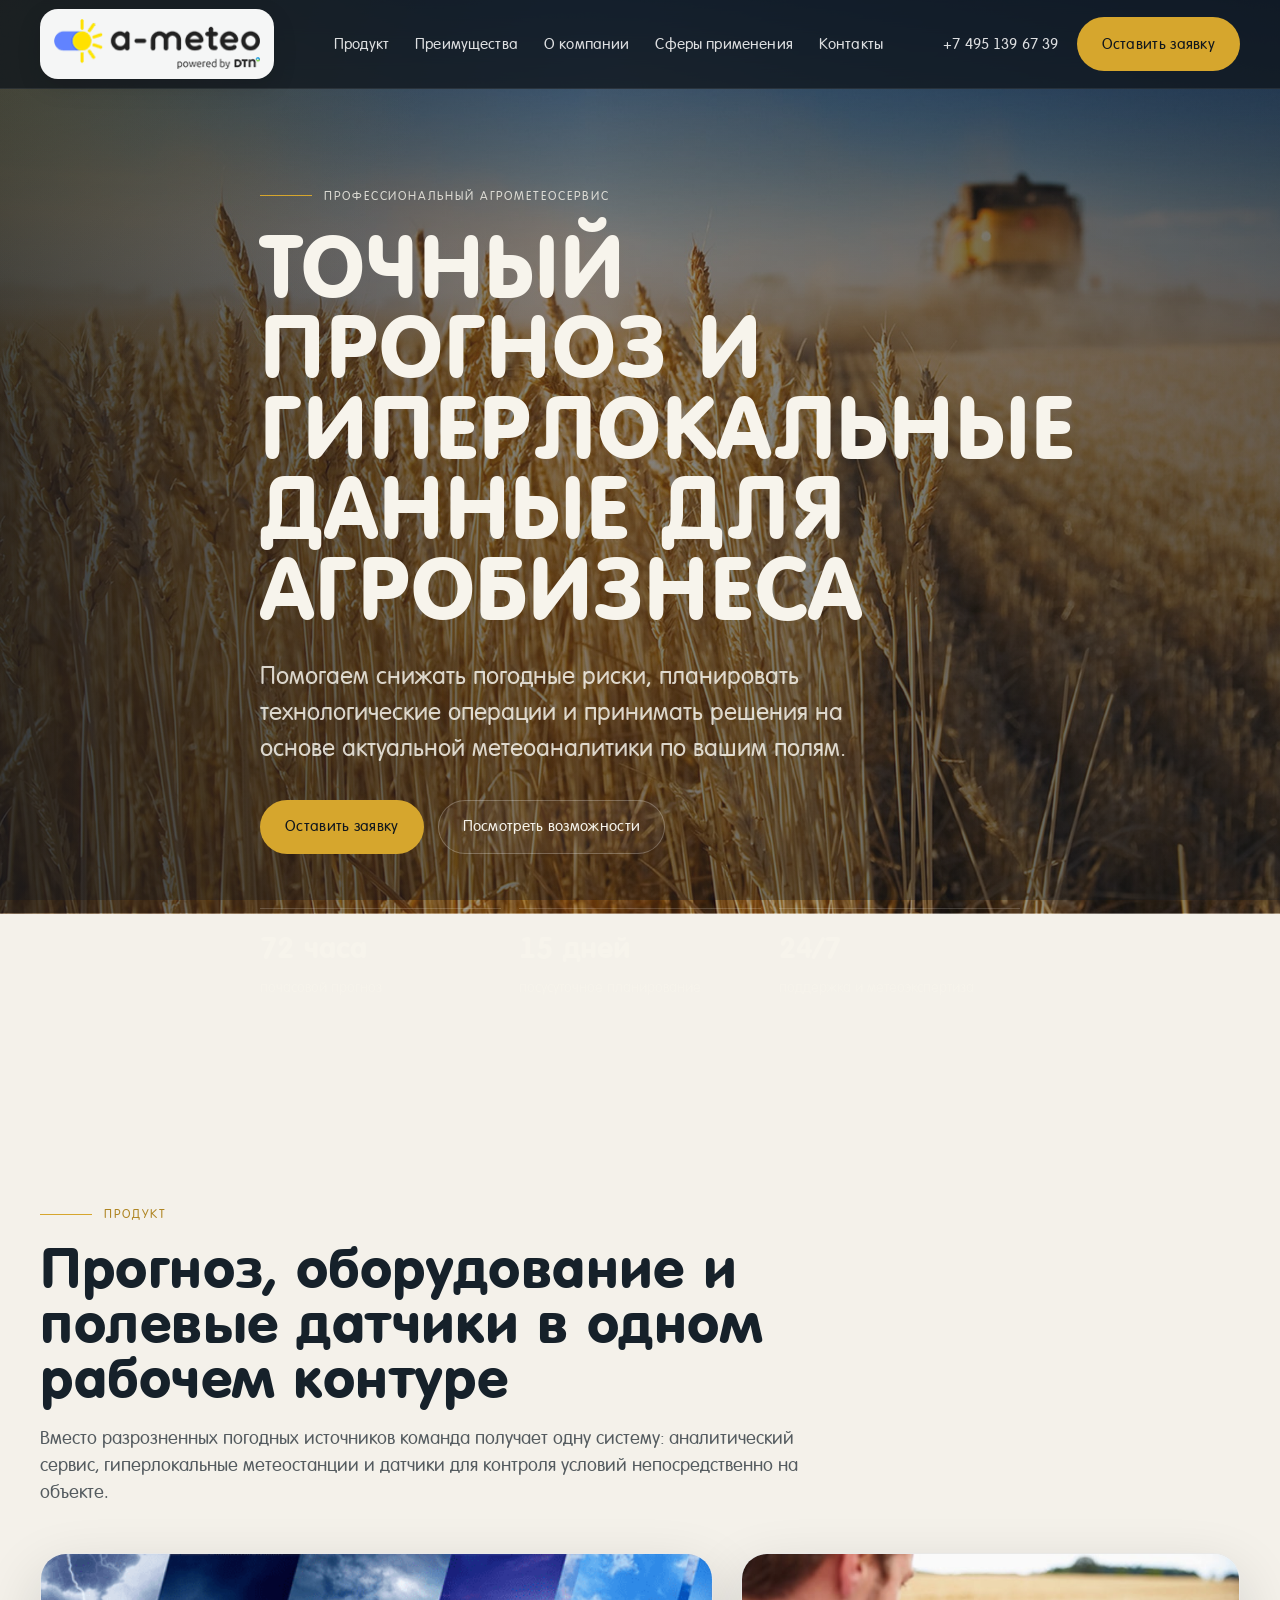
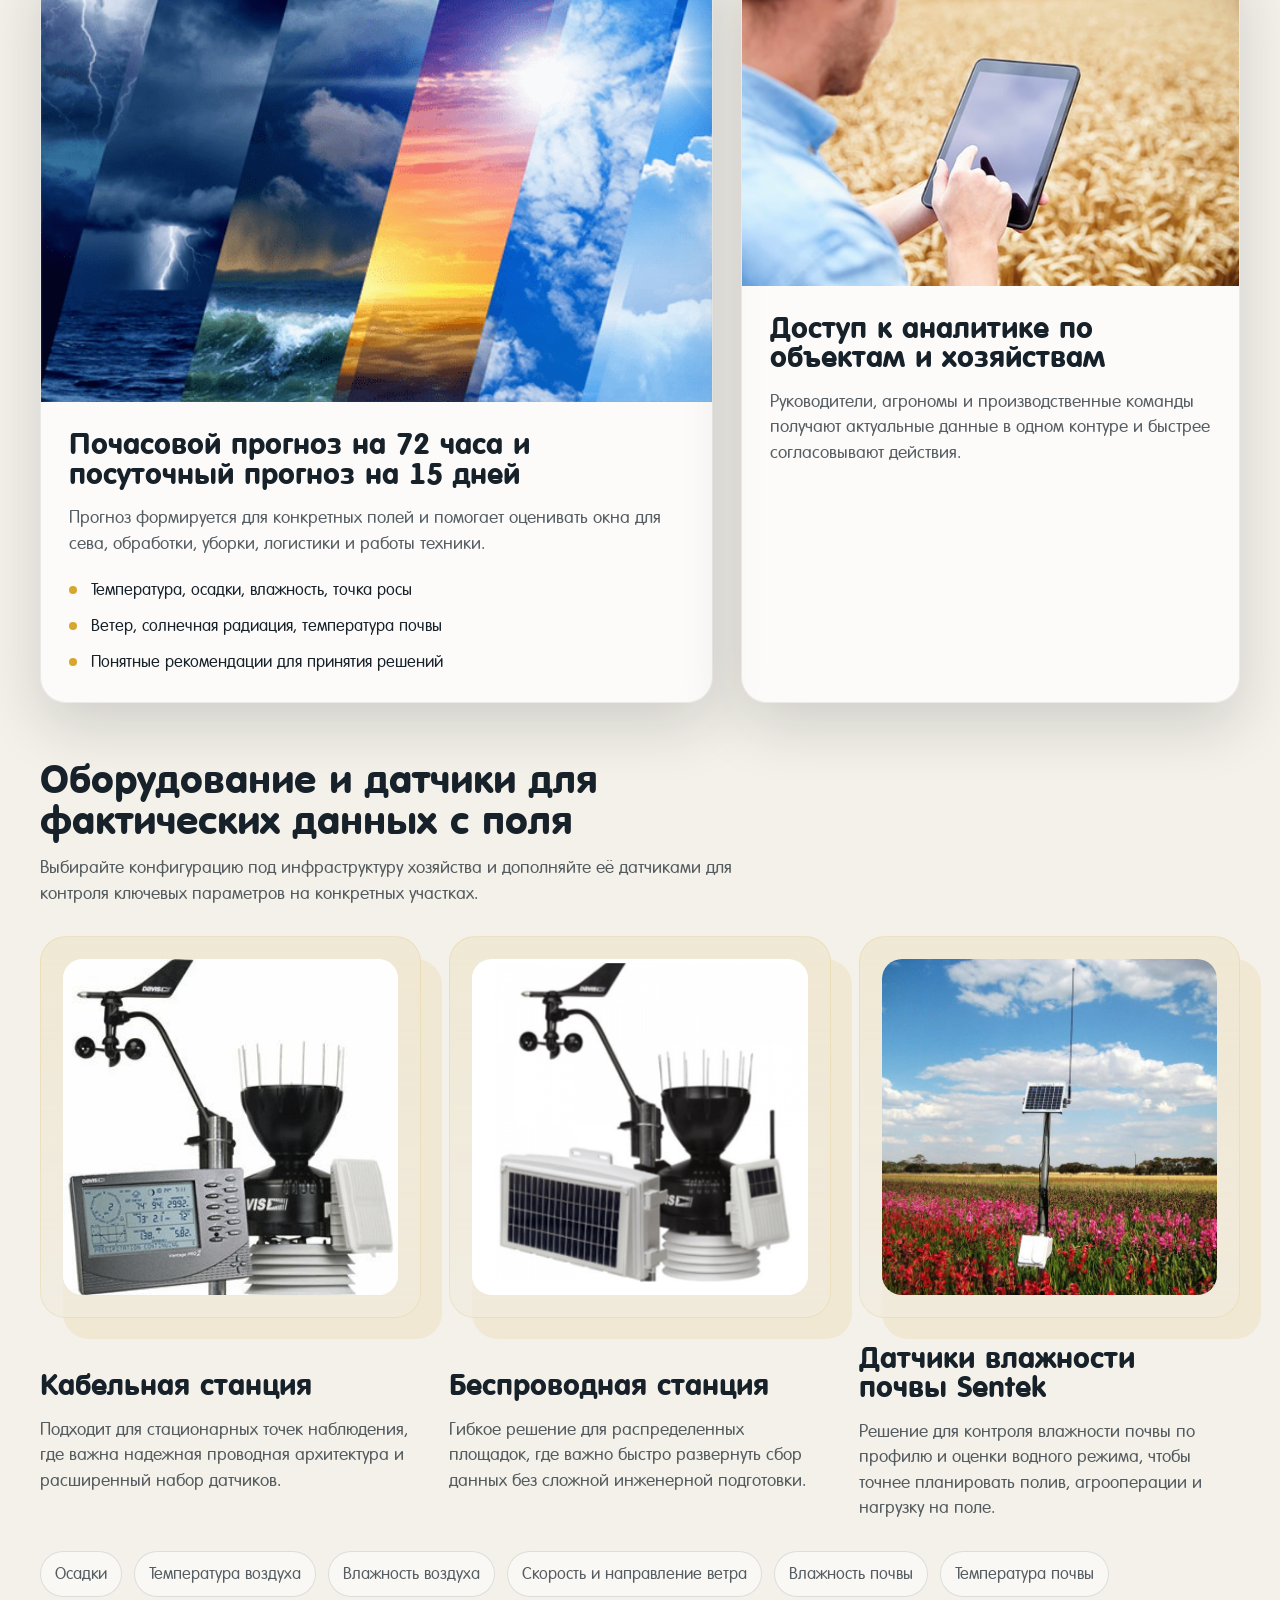
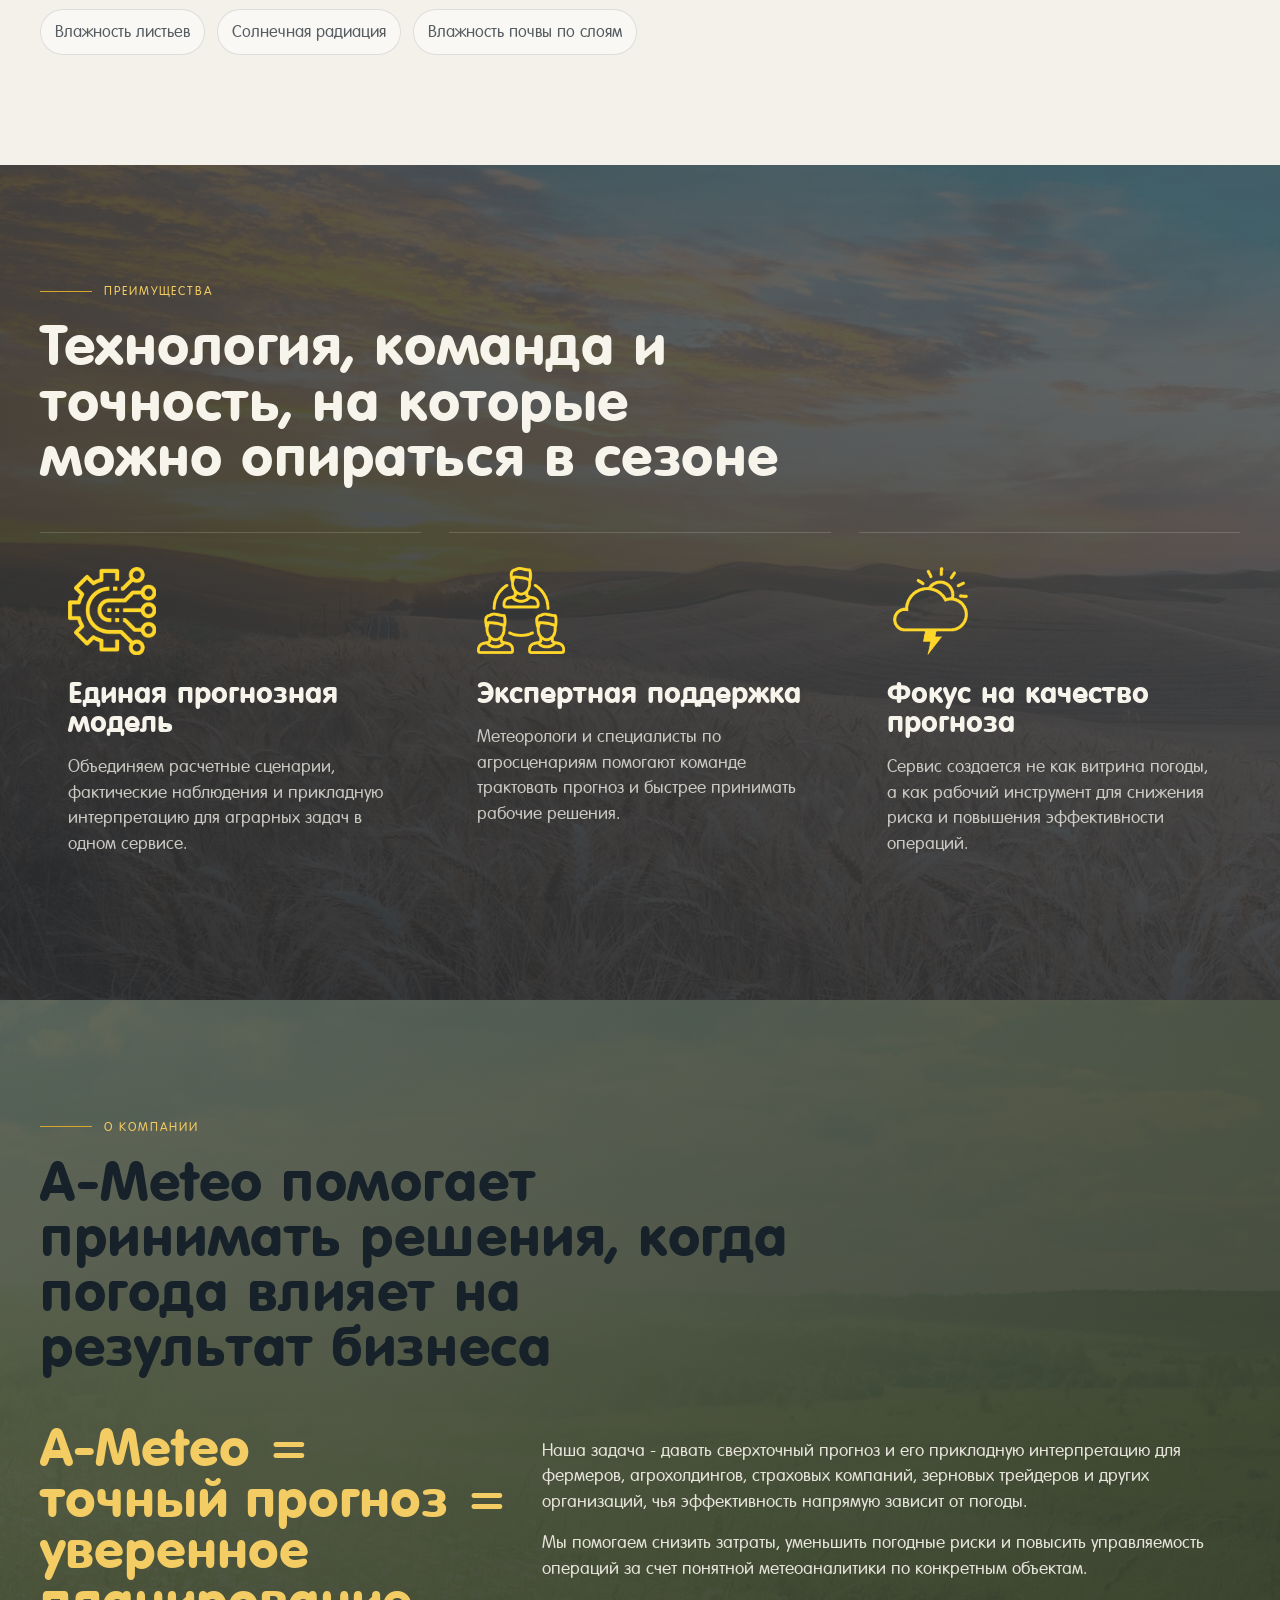
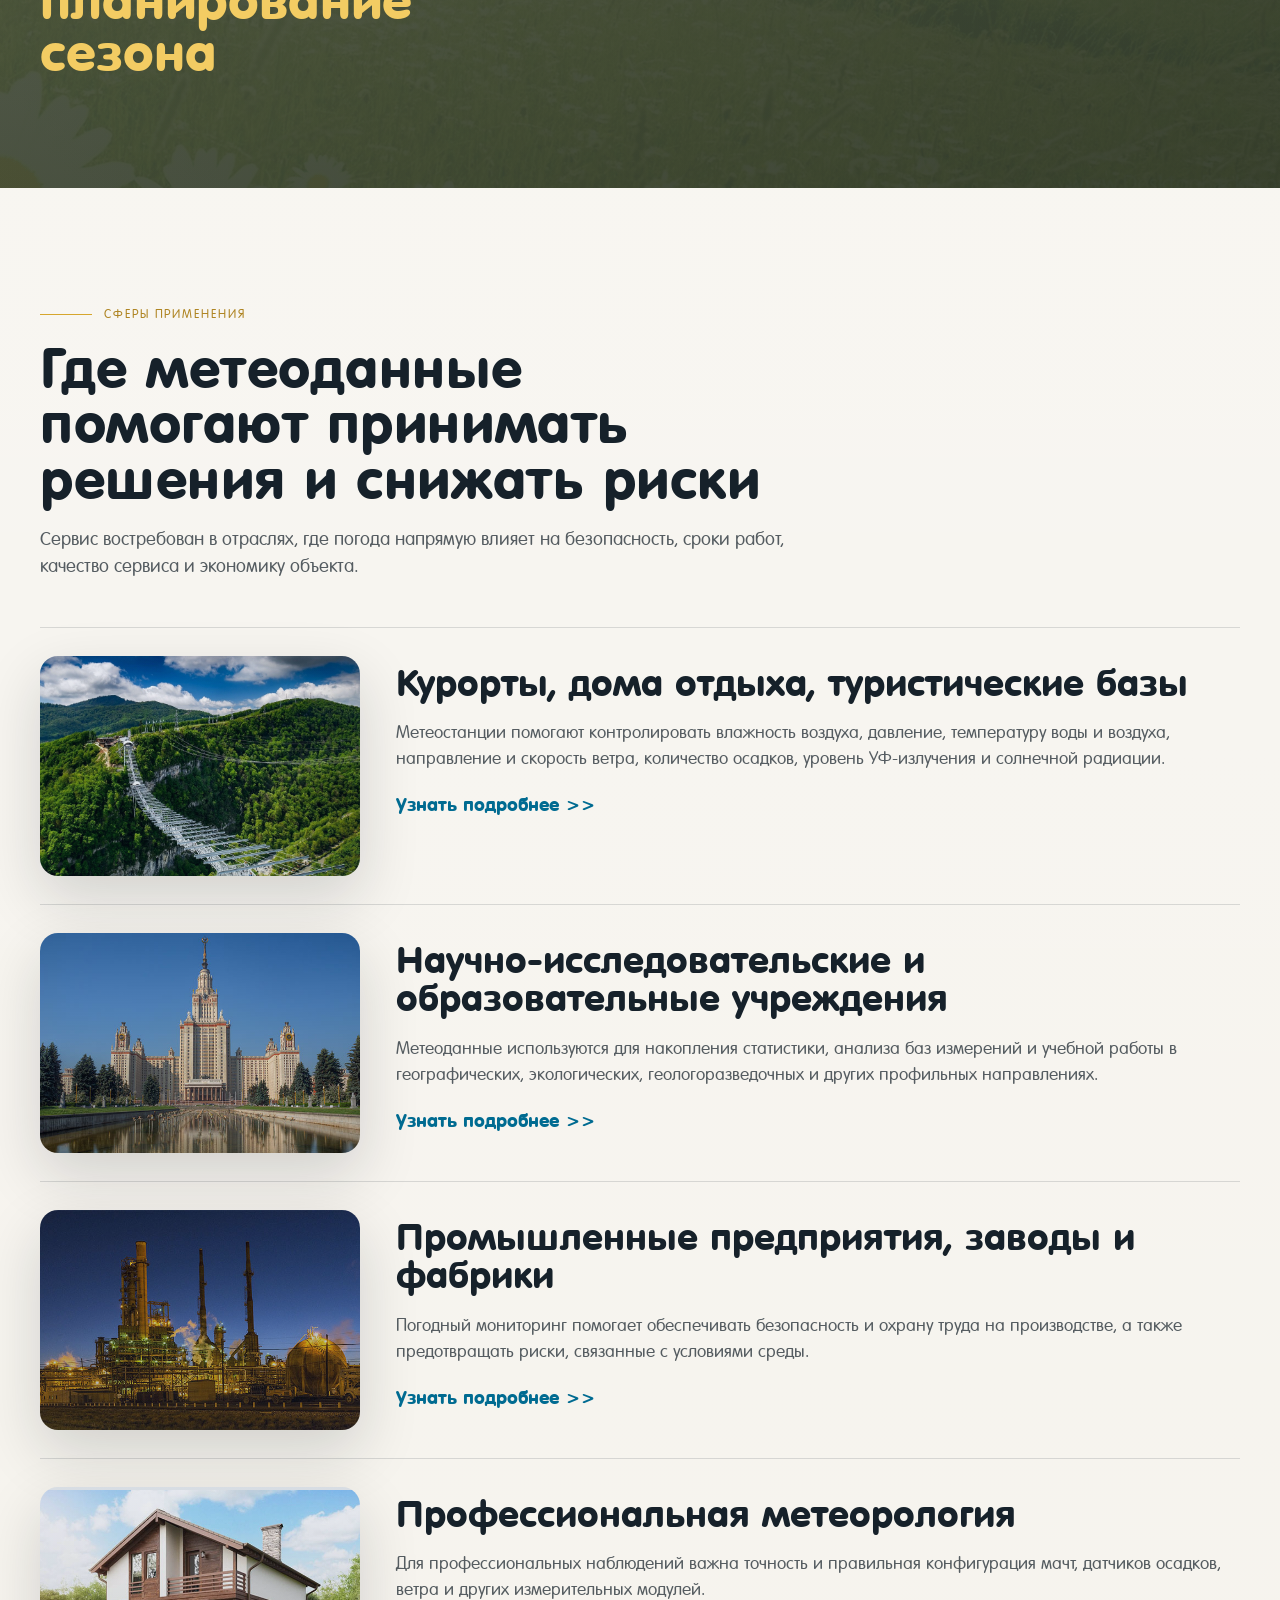
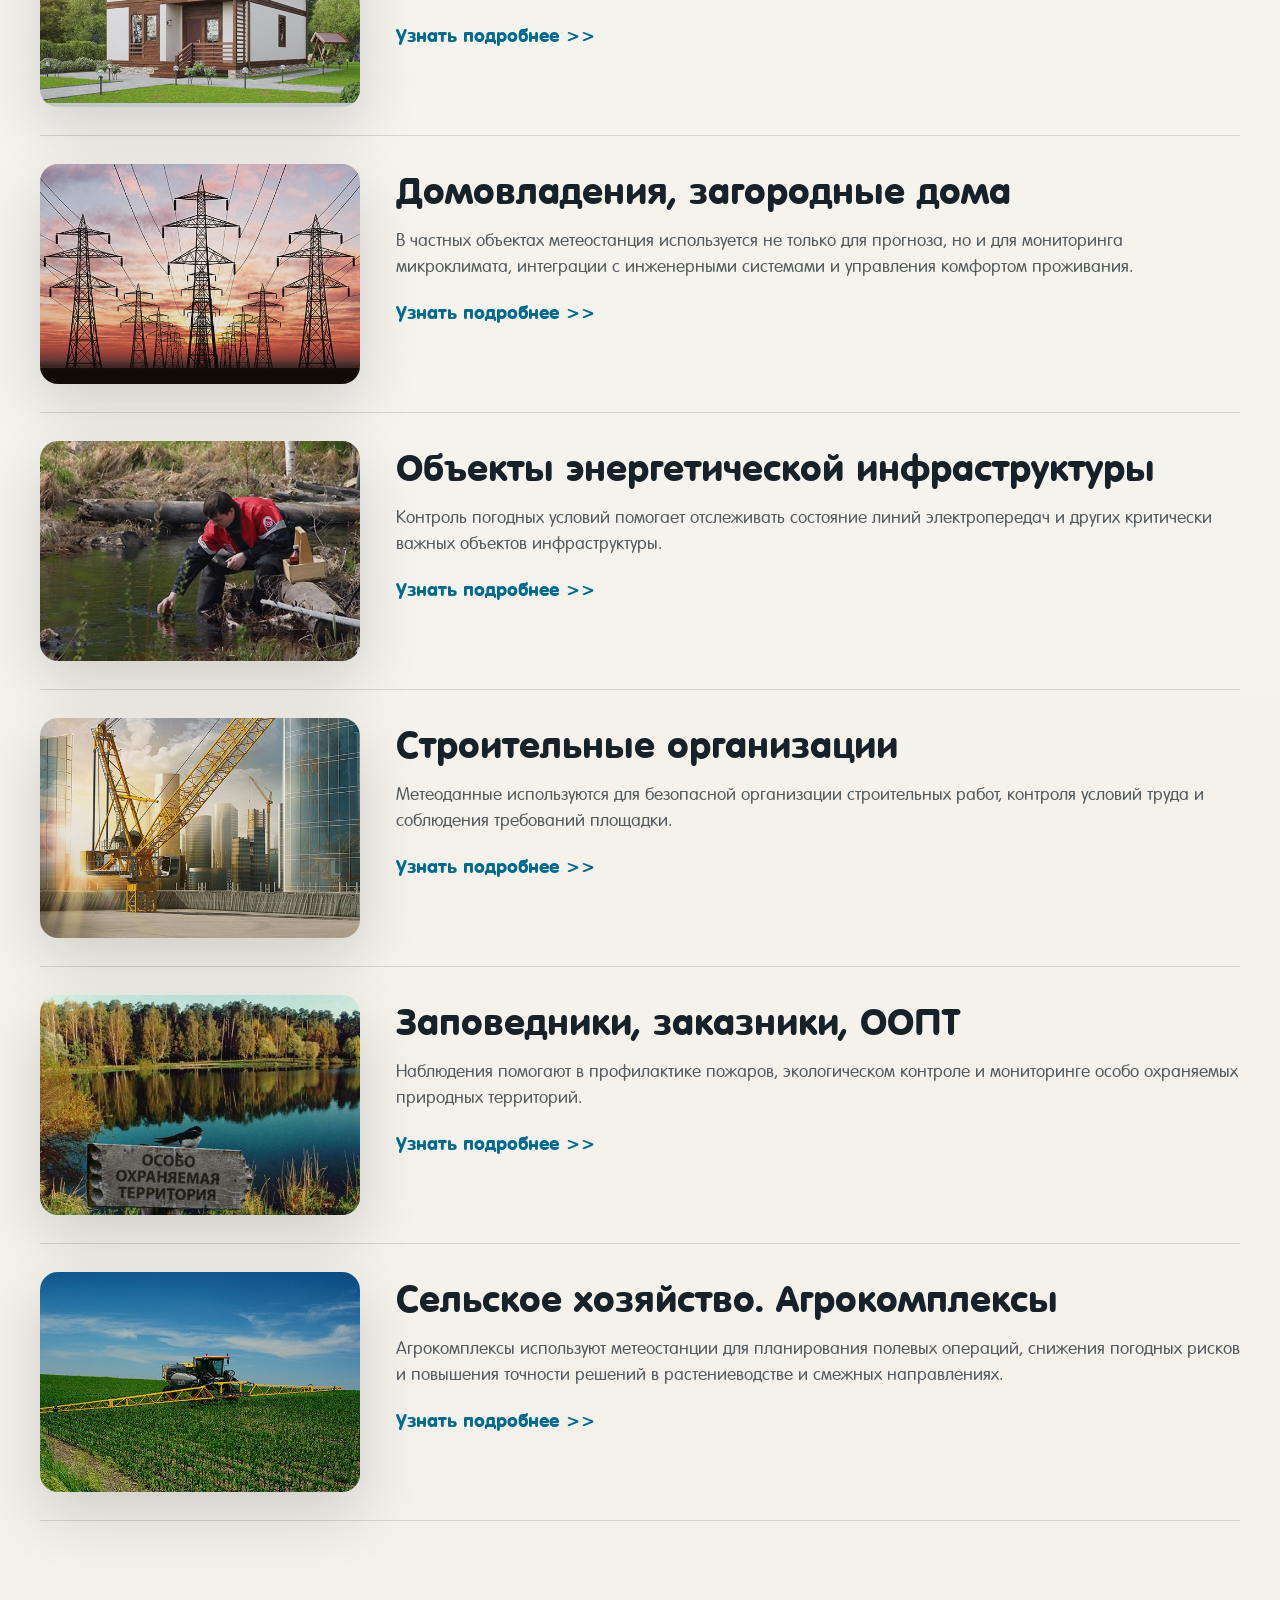
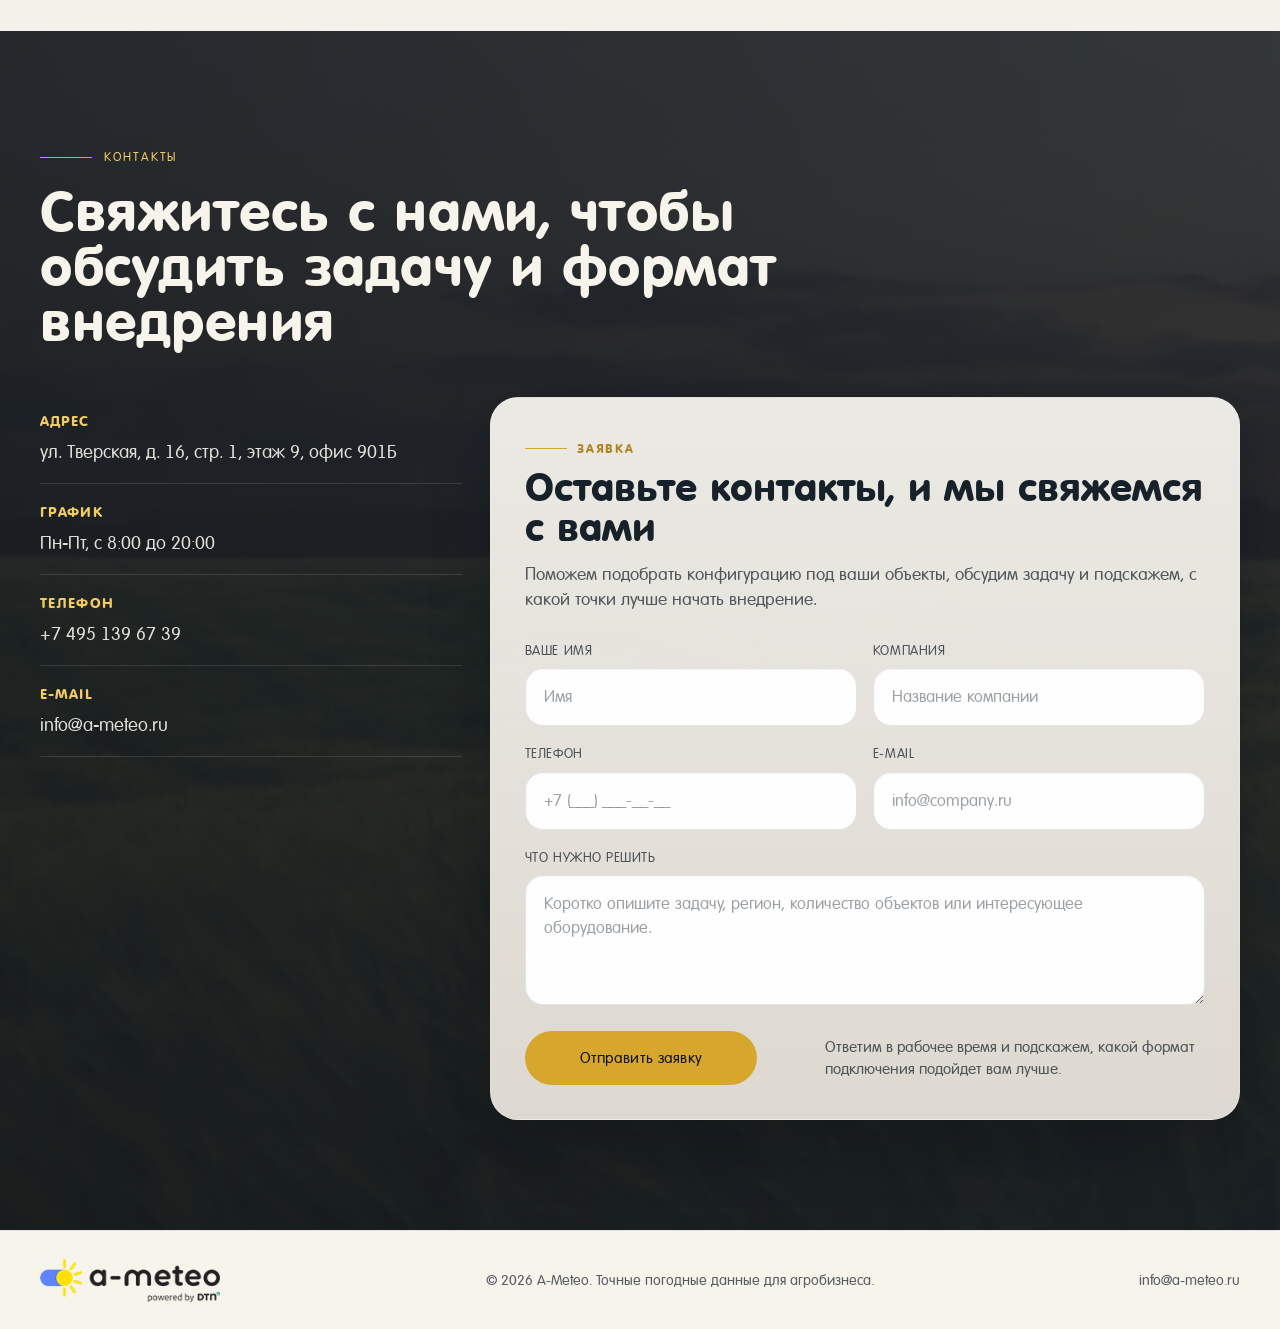
==== index.html @ 868b4887 "Initial site version" ====
<!DOCTYPE html>
<html lang="ru">
<head>
  <meta charset="utf-8">
  <meta name="viewport" content="width=device-width, initial-scale=1">
  <title>A-Meteo - точный агрометеосервис для планирования работ</title>
  <meta
    name="description"
    content="A-Meteo помогает агробизнесу принимать решения на основе точного прогноза, гиперлокальных метеостанций и профессиональной метеоаналитики."
  >
  <meta name="theme-color" content="#10161d">
  <link rel="apple-touch-icon" sizes="180x180" href="img/favicon/apple-touch-icon.png">
  <link rel="icon" type="image/png" sizes="32x32" href="img/favicon/favicon-32x32.png">
  <link rel="icon" type="image/png" sizes="16x16" href="img/favicon/favicon-16x16.png">
  <link rel="mask-icon" href="img/favicon/safari-pinned-tab.svg" color="#eb6246">
  <link rel="manifest" href="img/favicon/site.webmanifest">
  <link rel="shortcut icon" href="img/favicon/favicon.ico">
  <link rel="stylesheet" href="fonts/fonts.css">
  <link rel="stylesheet" href="css/main.css">
</head>
<body>
  <header class="site-header">
    <div class="container header-inner">
      <a class="brand" href="#top" aria-label="A-Meteo">
        <img src="img/logo.png" alt="A-Meteo">
      </a>
      <button class="nav-toggle" type="button" aria-expanded="false" aria-controls="site-nav">
        <span></span>
        <span></span>
      </button>
      <nav class="site-nav" id="site-nav">
        <a href="#solutions">Продукт</a>
        <a href="#advantages">Преимущества</a>
        <a href="#about">О компании</a>
        <a href="#applications">Сферы применения</a>
        <a href="#contacts">Контакты</a>
      </nav>
      <div class="header-actions">
        <a class="contact-link" href="tel:+74951396739">+7 495 139 67 39</a>
        <a class="button button-primary" href="#contacts">Оставить заявку</a>
      </div>
    </div>
  </header>

  <main id="top">
    <section class="hero section-dark">
      <div class="hero-media" aria-hidden="true"></div>
      <div class="hero-overlay" aria-hidden="true"></div>
      <div class="container hero-content">
        <div class="eyebrow reveal">Профессиональный агрометеосервис</div>
        <h1 class="reveal">
          Точный прогноз и гиперлокальные данные
          для агробизнеса
        </h1>
        <p class="hero-lead reveal">
          Помогаем снижать погодные риски, планировать технологические операции
          и принимать решения на основе актуальной метеоаналитики по вашим полям.
        </p>
        <div class="hero-actions reveal">
          <a class="button button-primary" href="#contacts">Оставить заявку</a>
          <a class="button button-secondary" href="#solutions">Посмотреть возможности</a>
        </div>
        <ul class="hero-metrics reveal">
          <li>
            <strong>72 часа</strong>
            <span>почасовой прогноз</span>
          </li>
          <li>
            <strong>15 дней</strong>
            <span>посусуточное планирование</span>
          </li>
          <li>
            <strong>24/7</strong>
            <span>поддержка и метеоэкспертиза</span>
          </li>
        </ul>
      </div>
    </section>

    <section class="section intro" id="solutions">
      <div class="container">
        <div class="section-head reveal">
          <span class="section-kicker">Продукт</span>
          <h2>Прогноз, оборудование и полевые датчики в одном рабочем контуре</h2>
          <p>
            Вместо разрозненных погодных источников команда получает одну систему:
            аналитический сервис, гиперлокальные метеостанции и датчики для контроля
            условий непосредственно на объекте.
          </p>
        </div>

        <div class="feature-grid">
          <article class="feature feature-large reveal">
            <div class="feature-image">
              <img src="img/prod_img_1.png" alt="Погодные сценарии">
            </div>
            <div class="feature-copy">
              <h3>Почасовой прогноз на 72 часа и посуточный прогноз на 15 дней</h3>
              <p>
                Прогноз формируется для конкретных полей и помогает оценивать окна
                для сева, обработки, уборки, логистики и работы техники.
              </p>
              <ul class="feature-list">
                <li>Температура, осадки, влажность, точка росы</li>
                <li>Ветер, солнечная радиация, температура почвы</li>
                <li>Понятные рекомендации для принятия решений</li>
              </ul>
            </div>
          </article>

          <article class="feature reveal">
            <div class="feature-image">
              <img src="img/prod_img_2.jpg" alt="Работа с полем и планшетом">
            </div>
            <div class="feature-copy">
              <h3>Доступ к аналитике по объектам и хозяйствам</h3>
              <p>
                Руководители, агрономы и производственные команды получают
                актуальные данные в одном контуре и быстрее согласовывают действия.
              </p>
            </div>
          </article>
        </div>

        <div class="section-subhead reveal">
          <h3>Оборудование и датчики для фактических данных с поля</h3>
          <p>
            Выбирайте конфигурацию под инфраструктуру хозяйства и дополняйте её
            датчиками для контроля ключевых параметров на конкретных участках.
          </p>
        </div>

        <div class="station-grid">
          <article class="station-card reveal">
            <div class="station-art">
              <img src="img/attachment.png" alt="Кабельная метеостанция">
            </div>
            <div class="station-copy">
              <h3>Кабельная станция</h3>
              <p>
                Подходит для стационарных точек наблюдения, где важна надежная
                проводная архитектура и расширенный набор датчиков.
              </p>
            </div>
          </article>

          <article class="station-card reveal">
            <div class="station-art">
              <img src="img/attachment_2.png" alt="Беспроводная метеостанция">
            </div>
            <div class="station-copy">
              <h3>Беспроводная станция</h3>
              <p>
                Гибкое решение для распределенных площадок, где важно быстро
                развернуть сбор данных без сложной инженерной подготовки.
              </p>
            </div>
          </article>

          <article class="station-card reveal">
            <div class="station-art">
              <img src="img/sentek.jpg" alt="Датчики влажности почвы Sentek">
            </div>
            <div class="station-copy">
              <h3>Датчики влажности почвы Sentek</h3>
              <p>
                Решение для контроля влажности почвы по профилю и оценки водного
                режима, чтобы точнее планировать полив, агрооперации и нагрузку на поле.
              </p>
            </div>
          </article>
        </div>

        <div class="sensor-strip reveal">
          <span>Осадки</span>
          <span>Температура воздуха</span>
          <span>Влажность воздуха</span>
          <span>Скорость и направление ветра</span>
          <span>Влажность почвы</span>
          <span>Температура почвы</span>
          <span>Влажность листьев</span>
          <span>Солнечная радиация</span>
          <span>Влажность почвы по слоям</span>
        </div>
      </div>
    </section>

    <section class="section section-dark advantages" id="advantages">
      <div class="advantages-media" aria-hidden="true"></div>
      <div class="advantages-overlay" aria-hidden="true"></div>
      <div class="container advantages-content">
        <div class="section-head reveal">
          <span class="section-kicker">Преимущества</span>
          <h2>Технология, команда и точность, на которые можно опираться в сезоне</h2>
        </div>

        <div class="advantage-grid">
          <article class="advantage-item reveal">
            <img src="img/advantage_icon_1.png" alt="">
            <h3>Единая прогнозная модель</h3>
            <p>
              Объединяем расчетные сценарии, фактические наблюдения и прикладную
              интерпретацию для аграрных задач в одном сервисе.
            </p>
          </article>

          <article class="advantage-item reveal">
            <img src="img/advantage_icon_2.png" alt="">
            <h3>Экспертная поддержка</h3>
            <p>
              Метеорологи и специалисты по агросценариям помогают команде
              трактовать прогноз и быстрее принимать рабочие решения.
            </p>
          </article>

          <article class="advantage-item reveal">
            <img src="img/advantage_icon_3.png" alt="">
            <h3>Фокус на качество прогноза</h3>
            <p>
              Сервис создается не как витрина погоды, а как рабочий инструмент
              для снижения риска и повышения эффективности операций.
            </p>
          </article>
        </div>
      </div>
    </section>

    <section class="section about" id="about">
      <div class="about-media" aria-hidden="true"></div>
      <div class="about-overlay" aria-hidden="true"></div>
      <div class="container about-content">
        <div class="section-head reveal">
          <span class="section-kicker">О компании</span>
          <h2>A-Meteo помогает принимать решения, когда погода влияет на результат бизнеса</h2>
        </div>

        <div class="about-grid">
          <div class="about-statement reveal">
            <p class="highlight">A-Meteo = точный прогноз = уверенное планирование сезона</p>
          </div>
          <div class="about-text reveal">
            <p>
              Наша задача - давать сверхточный прогноз и его прикладную интерпретацию
              для фермеров, агрохолдингов, страховых компаний, зерновых трейдеров и
              других организаций, чья эффективность напрямую зависит от погоды.
            </p>
            <p>
              Мы помогаем снизить затраты, уменьшить погодные риски и повысить
              управляемость операций за счет понятной метеоаналитики по конкретным объектам.
            </p>
          </div>
        </div>
      </div>
    </section>

    <section class="section applications" id="applications">
      <div class="container">
        <div class="section-head reveal">
          <span class="section-kicker">Сферы применения</span>
          <h2>Где метеоданные помогают принимать решения и снижать риски</h2>
          <p>
            Сервис востребован в отраслях, где погода напрямую влияет на безопасность,
            сроки работ, качество сервиса и экономику объекта.
          </p>
        </div>

        <div class="application-list">
          <article class="application-item reveal">
            <div class="application-thumb application-thumb-resort"></div>
            <div class="application-copy">
              <h3>Курорты, дома отдыха, туристические базы</h3>
              <p>
                Метеостанции помогают контролировать влажность воздуха, давление,
                температуру воды и воздуха, направление и скорость ветра, количество
                осадков, уровень УФ-излучения и солнечной радиации.
              </p>
              <a href="#contacts">Узнать подробнее &gt;&gt;</a>
            </div>
          </article>

          <article class="application-item reveal">
            <div class="application-thumb application-thumb-science"></div>
            <div class="application-copy">
              <h3>Научно-исследовательские и образовательные учреждения</h3>
              <p>
                Метеоданные используются для накопления статистики, анализа баз
                измерений и учебной работы в географических, экологических,
                геологоразведочных и других профильных направлениях.
              </p>
              <a href="#contacts">Узнать подробнее &gt;&gt;</a>
            </div>
          </article>

          <article class="application-item reveal">
            <div class="application-thumb application-thumb-industry"></div>
            <div class="application-copy">
              <h3>Промышленные предприятия, заводы и фабрики</h3>
              <p>
                Погодный мониторинг помогает обеспечивать безопасность и охрану труда
                на производстве, а также предотвращать риски, связанные с условиями среды.
              </p>
              <a href="#contacts">Узнать подробнее &gt;&gt;</a>
            </div>
          </article>

          <article class="application-item reveal">
            <div class="application-thumb application-thumb-meteo"></div>
            <div class="application-copy">
              <h3>Профессиональная метеорология</h3>
              <p>
                Для профессиональных наблюдений важна точность и правильная конфигурация
                мачт, датчиков осадков, ветра и других измерительных модулей.
              </p>
              <a href="#contacts">Узнать подробнее &gt;&gt;</a>
            </div>
          </article>

          <article class="application-item reveal">
            <div class="application-thumb application-thumb-home"></div>
            <div class="application-copy">
              <h3>Домовладения, загородные дома</h3>
              <p>
                В частных объектах метеостанция используется не только для прогноза,
                но и для мониторинга микроклимата, интеграции с инженерными системами
                и управления комфортом проживания.
              </p>
              <a href="#contacts">Узнать подробнее &gt;&gt;</a>
            </div>
          </article>

          <article class="application-item reveal">
            <div class="application-thumb application-thumb-energy"></div>
            <div class="application-copy">
              <h3>Объекты энергетической инфраструктуры</h3>
              <p>
                Контроль погодных условий помогает отслеживать состояние линий
                электропередач и других критически важных объектов инфраструктуры.
              </p>
              <a href="#contacts">Узнать подробнее &gt;&gt;</a>
            </div>
          </article>

          <article class="application-item reveal">
            <div class="application-thumb application-thumb-build"></div>
            <div class="application-copy">
              <h3>Строительные организации</h3>
              <p>
                Метеоданные используются для безопасной организации строительных работ,
                контроля условий труда и соблюдения требований площадки.
              </p>
              <a href="#contacts">Узнать подробнее &gt;&gt;</a>
            </div>
          </article>

          <article class="application-item reveal">
            <div class="application-thumb application-thumb-reserve"></div>
            <div class="application-copy">
              <h3>Заповедники, заказники, ООПТ</h3>
              <p>
                Наблюдения помогают в профилактике пожаров, экологическом контроле
                и мониторинге особо охраняемых природных территорий.
              </p>
              <a href="#contacts">Узнать подробнее &gt;&gt;</a>
            </div>
          </article>

          <article class="application-item reveal">
            <div class="application-thumb application-thumb-agro"></div>
            <div class="application-copy">
              <h3>Сельское хозяйство. Агрокомплексы</h3>
              <p>
                Агрокомплексы используют метеостанции для планирования полевых
                операций, снижения погодных рисков и повышения точности решений
                в растениеводстве и смежных направлениях.
              </p>
              <a href="#contacts">Узнать подробнее &gt;&gt;</a>
            </div>
          </article>
        </div>
      </div>
    </section>

    <section class="section contacts" id="contacts">
      <div class="contacts-media" aria-hidden="true"></div>
      <div class="contacts-overlay" aria-hidden="true"></div>
      <div class="container contacts-content">
        <div class="section-head reveal">
          <span class="section-kicker">Контакты</span>
          <h2>Свяжитесь с нами, чтобы обсудить задачу и формат внедрения</h2>
        </div>

        <div class="contacts-grid">
          <div class="contacts-list reveal">
            <div class="contact-row">
              <strong>Адрес</strong>
              <span>ул. Тверская, д. 16, стр. 1, этаж 9, офис 901Б</span>
            </div>
            <div class="contact-row">
              <strong>График</strong>
              <span>Пн-Пт, с 8:00 до 20:00</span>
            </div>
            <div class="contact-row">
              <strong>Телефон</strong>
              <a href="tel:+74951396739">+7 495 139 67 39</a>
            </div>
            <div class="contact-row">
              <strong>E-mail</strong>
              <a href="mailto:info@a-meteo.ru">info@a-meteo.ru</a>
            </div>
          </div>

          <form class="contact-form reveal" data-demo-form>
            <div class="contact-form-head">
              <span class="contact-form-kicker">Заявка</span>
              <h3>Оставьте контакты, и мы свяжемся с вами</h3>
              <p>
                Поможем подобрать конфигурацию под ваши объекты, обсудим задачу
                и подскажем, с какой точки лучше начать внедрение.
              </p>
            </div>

            <div class="contact-form-grid">
              <label class="field">
                <span>Ваше имя</span>
                <input type="text" name="name" placeholder="Имя" autocomplete="name">
              </label>
              <label class="field">
                <span>Компания</span>
                <input type="text" name="company" placeholder="Название компании" autocomplete="organization">
              </label>
              <label class="field">
                <span>Телефон</span>
                <input type="tel" name="phone" placeholder="+7 (___) ___-__-__" autocomplete="tel">
              </label>
              <label class="field">
                <span>E-mail</span>
                <input type="email" name="email" placeholder="info@company.ru" autocomplete="email">
              </label>
              <label class="field field-wide">
                <span>Что нужно решить</span>
                <textarea
                  name="message"
                  rows="4"
                  placeholder="Коротко опишите задачу, регион, количество объектов или интересующее оборудование."
                ></textarea>
              </label>
            </div>

            <div class="contact-form-actions">
              <button class="button button-primary" type="submit">Отправить заявку</button>
              <p>Ответим в рабочее время и подскажем, какой формат подключения подойдет вам лучше.</p>
            </div>
          </form>
        </div>
      </div>
    </section>
  </main>

  <footer class="site-footer">
    <div class="container footer-inner">
      <a class="brand footer-brand" href="#top" aria-label="A-Meteo">
        <img src="img/logo.png" alt="A-Meteo">
      </a>
      <p>© 2026 A-Meteo. Точные погодные данные для агробизнеса.</p>
      <a href="mailto:info@a-meteo.ru">info@a-meteo.ru</a>
    </div>
  </footer>

  <script src="js/main.js"></script>
</body>
</html>
---- fonts/fonts.css ----
@font-face {
	font-family: 'Gilroy Light';
	src: url('Gilroy-Light.eot');
	src: url('Gilroy-Light.eot?#iefix') format('embedded-opentype'),
	url('Gilroy-Light.woff') format('woff'),
	url('Gilroy-Light.ttf') format('truetype');
	font-weight: normal;
	font-style: normal;
}
@font-face {
	font-family: 'Futura Bold';
	src: url('futurabold.ttf');
	font-weight: normal;
	font-style: normal;
}
@font-face {
	font-family: 'Futura Regular';
	src: url('futuraregular.ttf');
	font-weight: normal;
	font-style: normal;
}
---- css/main.css ----
:root {
  --bg: #f4f1ea;
  --bg-strong: #10161d;
  --surface: #ffffff;
  --surface-muted: #ede7dd;
  --text: #16212a;
  --text-soft: rgba(22, 33, 42, 0.72);
  --line: rgba(255, 255, 255, 0.14);
  --line-dark: rgba(22, 33, 42, 0.12);
  --accent: #d6a62d;
  --accent-deep: #af8523;
  --container: 1200px;
  --radius: 26px;
  --shadow: 0 22px 60px rgba(16, 22, 29, 0.16);
}

* {
  box-sizing: border-box;
}

html {
  scroll-behavior: smooth;
}

body {
  margin: 0;
  min-width: 320px;
  background: var(--bg);
  color: var(--text);
  font-family: "Futura Regular", Arial, sans-serif;
  line-height: 1.5;
}

img {
  display: block;
  max-width: 100%;
  height: auto;
}

a {
  color: inherit;
  text-decoration: none;
}

button,
input,
textarea {
  font: inherit;
}

.container {
  width: min(var(--container), calc(100% - 40px));
  margin: 0 auto;
}

.section {
  position: relative;
  padding: 110px 0;
}

.section-dark {
  color: #f7f4ec;
}

.site-header {
  position: sticky;
  top: 0;
  z-index: 40;
  backdrop-filter: blur(18px);
  background: rgba(16, 22, 29, 0.78);
  border-bottom: 1px solid rgba(255, 255, 255, 0.08);
}

.header-inner {
  display: grid;
  grid-template-columns: auto 1fr auto;
  align-items: center;
  gap: 28px;
  min-height: 88px;
}

.brand img {
  width: 206px;
}

.brand {
  display: inline-flex;
  align-items: center;
  padding: 10px 14px;
  border-radius: 18px;
  background: rgba(255, 255, 255, 0.96);
  box-shadow: 0 8px 24px rgba(0, 0, 0, 0.12);
}

.site-nav {
  display: flex;
  align-items: center;
  justify-content: center;
  gap: 26px;
}

.site-nav a,
.contact-link {
  position: relative;
  color: rgba(255, 255, 255, 0.86);
  font-size: 15px;
  letter-spacing: 0.01em;
}

.site-nav a::after,
.contact-link::after {
  content: "";
  position: absolute;
  left: 0;
  bottom: -6px;
  width: 100%;
  height: 1px;
  background: var(--accent);
  transform: scaleX(0);
  transform-origin: left;
  transition: transform 180ms ease;
}

.site-nav a:hover::after,
.contact-link:hover::after {
  transform: scaleX(1);
}

.header-actions {
  display: flex;
  align-items: center;
  gap: 18px;
}

.button {
  display: inline-flex;
  align-items: center;
  justify-content: center;
  min-height: 54px;
  padding: 0 24px;
  border: 1px solid transparent;
  border-radius: 999px;
  font-size: 15px;
  letter-spacing: 0.02em;
  transition: transform 180ms ease, border-color 180ms ease, background-color 180ms ease, color 180ms ease;
}

.button:hover {
  transform: translateY(-1px);
}

.button-primary {
  background: var(--accent);
  color: #10161d;
}

.button-primary:hover {
  background: #e2b647;
}

.button-secondary {
  border-color: rgba(255, 255, 255, 0.24);
  color: #f7f4ec;
  background: rgba(255, 255, 255, 0.05);
}

.button-secondary:hover {
  border-color: var(--accent);
  color: #ffffff;
}

.connection .button-secondary {
  border-color: var(--line-dark);
  color: var(--text);
  background: #fff;
}

.connection .button-secondary:hover {
  border-color: var(--accent);
  color: var(--text);
  background: #fbf5e7;
}

.button-ghost {
  border-color: var(--line-dark);
  color: var(--text);
  background: transparent;
}

.button-ghost:hover {
  border-color: var(--accent);
}

.nav-toggle {
  display: none;
  width: 52px;
  height: 52px;
  padding: 0;
  border: 1px solid rgba(255, 255, 255, 0.16);
  border-radius: 50%;
  background: transparent;
}

.nav-toggle span {
  display: block;
  width: 18px;
  height: 2px;
  margin: 5px auto;
  background: #fff;
  transition: transform 180ms ease, opacity 180ms ease;
}

.hero {
  min-height: calc(100svh - 88px);
  display: flex;
  align-items: center;
  overflow: clip;
}

.hero-media,
.hero-overlay,
.advantages-media,
.advantages-overlay,
.about-media,
.about-overlay,
.contacts-media,
.contacts-overlay {
  position: absolute;
  inset: 0;
}

.hero-media {
  background:
    linear-gradient(90deg, rgba(16, 22, 29, 0.78) 0%, rgba(16, 22, 29, 0.34) 46%, rgba(16, 22, 29, 0.52) 100%),
    url("../img/hero_bg.jpg") center/cover no-repeat;
  transform: scale(1.03);
}

.hero-overlay {
  background:
    radial-gradient(circle at top left, rgba(214, 166, 45, 0.22), transparent 28%),
    linear-gradient(180deg, rgba(16, 22, 29, 0.15), rgba(16, 22, 29, 0.34));
}

.hero-content,
.advantages-content,
.about-content,
.contacts-content {
  position: relative;
  z-index: 2;
}

.hero-content {
  padding-top: 90px;
  padding-bottom: 90px;
  max-width: 760px;
}

.eyebrow,
.section-kicker {
  display: inline-flex;
  align-items: center;
  gap: 12px;
  text-transform: uppercase;
  letter-spacing: 0.16em;
  font-size: 12px;
  color: rgba(247, 244, 236, 0.82);
}

.eyebrow::before,
.section-kicker::before {
  content: "";
  width: 52px;
  height: 1px;
  background: var(--accent);
}

.hero h1 {
  margin: 22px 0 0;
  font-family: "Futura Bold", Arial, sans-serif;
  font-size: clamp(42px, 7vw, 84px);
  line-height: 0.96;
  letter-spacing: 0.01em;
  text-transform: uppercase;
}

.hero-lead {
  max-width: 640px;
  margin: 28px 0 0;
  font-size: clamp(18px, 2.3vw, 24px);
  color: rgba(247, 244, 236, 0.84);
}

.hero-actions {
  display: flex;
  flex-wrap: wrap;
  gap: 14px;
  margin-top: 34px;
}

.hero-metrics {
  display: grid;
  grid-template-columns: repeat(3, minmax(0, 1fr));
  gap: 18px;
  margin: 54px 0 0;
  padding: 0;
  list-style: none;
}

.hero-metrics li {
  padding-top: 18px;
  border-top: 1px solid rgba(255, 255, 255, 0.18);
}

.hero-metrics strong {
  display: block;
  font-family: "Futura Bold", Arial, sans-serif;
  font-size: 28px;
}

.hero-metrics span {
  display: block;
  margin-top: 8px;
  color: rgba(247, 244, 236, 0.72);
  font-size: 14px;
}

.section-head {
  max-width: 760px;
  margin-bottom: 48px;
}

.section-head .section-kicker {
  color: var(--accent-deep);
}

.section-head h2 {
  margin: 18px 0 0;
  font-family: "Futura Bold", Arial, sans-serif;
  font-size: clamp(32px, 4.5vw, 54px);
  line-height: 1.02;
  letter-spacing: 0.01em;
}

.section-head p {
  margin: 18px 0 0;
  font-size: 18px;
  color: var(--text-soft);
}

.feature-grid,
.station-grid,
.advantage-grid,
.about-grid,
.connection-grid,
.contacts-grid {
  display: grid;
  gap: 28px;
}

.feature-grid {
  grid-template-columns: 1.35fr 1fr;
}

.section-subhead {
  max-width: 760px;
  margin: 56px 0 30px;
}

.section-subhead h3 {
  margin: 0;
  font-family: "Futura Bold", Arial, sans-serif;
  font-size: clamp(26px, 3.4vw, 38px);
  line-height: 1.08;
}

.section-subhead p {
  margin: 14px 0 0;
  font-size: 17px;
  color: var(--text-soft);
}

.feature,
.station-card,
.connection-panel {
  background: rgba(255, 255, 255, 0.7);
  border: 1px solid rgba(22, 33, 42, 0.08);
  border-radius: var(--radius);
  overflow: hidden;
  box-shadow: var(--shadow);
}

.feature-large {
  grid-row: span 1;
}

.feature-image {
  background: #ddd6ca;
}

.feature-image img {
  width: 100%;
  height: 100%;
  object-fit: cover;
}

.feature-large .feature-image {
  min-height: 360px;
}

.feature:not(.feature-large) .feature-image {
  min-height: 280px;
}

.feature-copy,
.station-copy,
.connection-panel {
  padding: 28px;
}

.feature-copy h3,
.station-copy h3,
.advantage-item h3,
.connection-panel h3 {
  margin: 0;
  font-family: "Futura Bold", Arial, sans-serif;
  font-size: 28px;
  line-height: 1.06;
}

.feature-copy p,
.station-copy p,
.advantage-item p,
.connection-panel p,
.about-text p {
  margin: 16px 0 0;
  color: var(--text-soft);
  font-size: 17px;
}

.feature-list {
  margin: 22px 0 0;
  padding: 0;
  list-style: none;
}

.feature-list li {
  position: relative;
  padding-left: 22px;
  margin-top: 12px;
  color: var(--text);
}

.feature-list li::before {
  content: "";
  position: absolute;
  left: 0;
  top: 0.72em;
  width: 8px;
  height: 8px;
  border-radius: 50%;
  background: var(--accent);
  transform: translateY(-50%);
}

.station-grid {
  grid-template-columns: repeat(3, minmax(0, 1fr));
}

.station-card {
  display: grid;
  grid-template-columns: 1fr;
  align-items: start;
  overflow: visible;
  background: transparent;
  border: 0;
  box-shadow: none;
}

.station-art {
  position: relative;
  padding: 22px;
  border-radius: 26px;
  background: linear-gradient(180deg, rgba(239, 231, 210, 0.9), rgba(241, 235, 223, 0.72));
  border: 1px solid rgba(214, 166, 45, 0.16);
}

.station-art::after {
  content: "";
  position: absolute;
  inset: 22px -22px -22px 22px;
  border-radius: 26px;
  background: rgba(214, 166, 45, 0.12);
  z-index: -1;
}

.station-art img {
  width: 100%;
  aspect-ratio: 1 / 1;
  object-fit: contain;
  background: #fff;
  border-radius: 20px;
}

.station-copy {
  padding: 26px 8px 0 0;
}

.sensor-strip {
  display: flex;
  flex-wrap: wrap;
  gap: 12px;
  margin-top: 30px;
}

.sensor-strip span {
  padding: 10px 14px;
  border-radius: 999px;
  border: 1px solid var(--line-dark);
  color: var(--text-soft);
  background: rgba(255, 255, 255, 0.48);
}

.advantages {
  overflow: clip;
}

.advantages-media {
  background:
    linear-gradient(180deg, rgba(16, 22, 29, 0.55), rgba(16, 22, 29, 0.76)),
    url("../img/advantages_bg.png") center/cover no-repeat;
  transform: scale(1.04);
}

.advantages-overlay {
  background: linear-gradient(90deg, rgba(0, 0, 0, 0.28), rgba(0, 0, 0, 0.08));
}

.advantages .section-head .section-kicker,
.about .section-head .section-kicker,
.contacts .section-head .section-kicker {
  color: #f3cc63;
}

.advantages .section-head p,
.about .section-head p,
.contacts .section-head p {
  color: rgba(247, 244, 236, 0.76);
}

.contacts .section-head h2 {
  color: #f7f4ec;
}

.advantage-grid {
  grid-template-columns: repeat(3, minmax(0, 1fr));
}

.advantage-item {
  padding: 34px 28px;
  border-top: 1px solid rgba(255, 255, 255, 0.16);
}

.advantage-item img {
  width: 88px;
  height: 88px;
  object-fit: contain;
}

.advantage-item h3 {
  margin-top: 24px;
  color: #f7f4ec;
}

.advantage-item p {
  color: rgba(247, 244, 236, 0.76);
}

.about {
  overflow: clip;
}

.about-media {
  background:
    linear-gradient(180deg, rgba(30, 43, 16, 0.55), rgba(30, 43, 16, 0.7)),
    url("../img/about-bg.png") center/cover no-repeat;
  transform: scale(1.03);
}

.about-overlay {
  background:
    linear-gradient(90deg, rgba(9, 14, 9, 0.24), rgba(9, 14, 9, 0.4)),
    radial-gradient(circle at top right, rgba(214, 166, 45, 0.1), transparent 30%);
}

.about-grid {
  grid-template-columns: 0.95fr 1.4fr;
  align-items: start;
}

.highlight {
  margin: 0;
  font-family: "Futura Bold", Arial, sans-serif;
  font-size: clamp(28px, 4vw, 54px);
  line-height: 1;
  color: #f3cc63;
}

.about-text p {
  color: rgba(247, 244, 236, 0.9);
}

.applications {
  background: linear-gradient(180deg, rgba(255, 255, 255, 0.35), rgba(255, 255, 255, 0));
}

.application-list {
  display: grid;
  gap: 0;
  border-top: 1px solid rgba(22, 33, 42, 0.14);
}

.application-item {
  display: grid;
  grid-template-columns: 320px 1fr;
  gap: 36px;
  padding: 28px 0;
  border-bottom: 1px solid rgba(22, 33, 42, 0.14);
  align-items: start;
}

.application-thumb {
  height: 220px;
  border-radius: 18px;
  background-size: cover;
  background-position: center;
  box-shadow: var(--shadow);
}

.application-thumb-resort {
  background-image:
    linear-gradient(180deg, rgba(12, 83, 136, 0.05), rgba(8, 42, 84, 0.18)),
    url("../img/sferimg/img1.jpg");
}

.application-thumb-science {
  background-image:
    linear-gradient(180deg, rgba(39, 74, 124, 0.08), rgba(15, 27, 58, 0.22)),
    url("../img/sferimg/img2.jpg");
}

.application-thumb-industry {
  background-image:
    linear-gradient(180deg, rgba(22, 31, 48, 0.12), rgba(22, 31, 48, 0.38)),
    url("../img/sferimg/img3.jpg");
}

.application-thumb-meteo {
  background-image:
    linear-gradient(180deg, rgba(90, 107, 124, 0.12), rgba(39, 48, 63, 0.2)),
    url("../img/sferimg/img4.jpg");
  background-size: contain;
  background-repeat: no-repeat;
  background-color: #e9edf2;
}

.application-thumb-home {
  background-image:
    linear-gradient(180deg, rgba(140, 98, 62, 0.06), rgba(86, 56, 33, 0.2)),
    url("../img/sferimg/img5.jpg");
}

.application-thumb-energy {
  background-image:
    linear-gradient(180deg, rgba(77, 64, 113, 0.08), rgba(33, 28, 56, 0.26)),
    url("../img/sferimg/img6.jpg");
}

.application-thumb-build {
  background-image:
    linear-gradient(180deg, rgba(179, 129, 47, 0.08), rgba(91, 67, 23, 0.24)),
    url("../img/sferimg/img7.jpg");
}

.application-thumb-reserve {
  background-image:
    linear-gradient(180deg, rgba(53, 92, 53, 0.08), rgba(27, 58, 29, 0.22)),
    url("../img/sferimg/img8.jpg");
}

.application-thumb-agro {
  background-image:
    linear-gradient(180deg, rgba(53, 92, 53, 0.06), rgba(27, 58, 29, 0.18)),
    url("../img/sferimg/img9.jpg");
}

.application-copy h3 {
  margin: 8px 0 0;
  font-family: "Futura Bold", Arial, sans-serif;
  font-size: clamp(28px, 3.2vw, 36px);
  line-height: 1.08;
}

.application-copy p {
  margin: 18px 0 0;
  color: var(--text-soft);
  font-size: 17px;
}

.application-copy a {
  display: inline-block;
  margin-top: 20px;
  color: #006b91;
  font-family: "Futura Bold", Arial, sans-serif;
  font-size: 18px;
}


.contacts {
  overflow: clip;
}

.contacts-media {
  background:
    linear-gradient(180deg, rgba(16, 22, 29, 0.76), rgba(16, 22, 29, 0.88)),
    url("../img/contacts_bg.png") center/cover no-repeat;
  transform: scale(1.03);
}

.contacts-overlay {
  background: linear-gradient(90deg, rgba(0, 0, 0, 0.28), rgba(0, 0, 0, 0.16));
}

.contacts-grid {
  grid-template-columns: 0.72fr 1.28fr;
  align-items: start;
}

.contacts-list {
  display: grid;
  gap: 18px;
  padding-top: 14px;
}

.contact-row {
  display: grid;
  gap: 6px;
  padding-bottom: 18px;
  border-bottom: 1px solid rgba(255, 255, 255, 0.12);
}

.contact-row strong {
  color: #f3cc63;
  font-family: "Futura Bold", Arial, sans-serif;
  font-size: 14px;
  text-transform: uppercase;
  letter-spacing: 0.08em;
}

.contact-row span,
.contact-row a {
  color: rgba(247, 244, 236, 0.9);
  font-size: 18px;
}

.contact-form {
  padding: 34px;
  border-radius: 28px;
  background: linear-gradient(180deg, rgba(244, 242, 236, 0.96), rgba(238, 233, 224, 0.92));
  border: 1px solid rgba(255, 255, 255, 0.16);
  box-shadow: 0 24px 60px rgba(6, 10, 16, 0.28);
  color: var(--text);
}

.contact-form-head h3 {
  margin: 10px 0 0;
  font-family: "Futura Bold", Arial, sans-serif;
  font-size: clamp(28px, 3vw, 38px);
  line-height: 1.05;
}

.contact-form-head p {
  margin: 14px 0 0;
  color: var(--text-soft);
  font-size: 17px;
}

.contact-form-kicker {
  display: inline-flex;
  align-items: center;
  gap: 10px;
  font-family: "Futura Bold", Arial, sans-serif;
  font-size: 12px;
  letter-spacing: 0.16em;
  text-transform: uppercase;
  color: var(--accent-deep);
}

.contact-form-kicker::before {
  content: "";
  width: 42px;
  height: 1px;
  background: var(--accent);
}

.contact-form-grid {
  display: grid;
  grid-template-columns: repeat(2, minmax(0, 1fr));
  gap: 18px 16px;
  margin-top: 28px;
}

.field {
  display: grid;
  gap: 8px;
}

.field span {
  color: rgba(22, 33, 42, 0.74);
  font-size: 13px;
  letter-spacing: 0.04em;
  text-transform: uppercase;
}

.field input,
.field textarea {
  width: 100%;
  padding: 16px 18px;
  border: 1px solid rgba(22, 33, 42, 0.12);
  border-radius: 18px;
  background: rgba(255, 255, 255, 0.96);
  color: var(--text);
  outline: none;
  box-shadow: inset 0 1px 2px rgba(16, 22, 29, 0.04);
  transition: border-color 180ms ease, box-shadow 180ms ease;
}

.field textarea {
  min-height: 128px;
  resize: vertical;
}

.field input::placeholder,
.field textarea::placeholder {
  color: rgba(22, 33, 42, 0.42);
}

.field input:focus,
.field textarea:focus {
  border-color: rgba(214, 166, 45, 0.8);
  box-shadow: 0 0 0 4px rgba(214, 166, 45, 0.14);
}

.field-wide {
  grid-column: 1 / -1;
}

.contact-form-actions {
  display: flex;
  align-items: center;
  justify-content: space-between;
  gap: 18px;
  margin-top: 26px;
}

.contact-form-actions .button {
  min-width: 232px;
}

.contact-form-actions p {
  max-width: 380px;
  margin: 0;
  color: var(--text-soft);
  font-size: 15px;
}

.site-footer {
  border-top: 1px solid rgba(22, 33, 42, 0.08);
  background: #f7f4ec;
}

.footer-inner {
  display: flex;
  align-items: center;
  justify-content: space-between;
  gap: 24px;
  min-height: 98px;
}

.footer-brand img {
  width: 180px;
}

.footer-brand {
  background: transparent;
  box-shadow: none;
  padding: 0;
}

.site-footer p,
.site-footer a {
  margin: 0;
  color: var(--text-soft);
  font-size: 14px;
}

.reveal {
  opacity: 0;
  transform: translateY(24px);
  transition: opacity 700ms ease, transform 700ms ease;
}

.reveal.is-visible {
  opacity: 1;
  transform: translateY(0);
}

@media (prefers-reduced-motion: reduce) {
  html {
    scroll-behavior: auto;
  }

  .reveal,
  .button,
  .site-nav a::after,
  .contact-link::after {
    transition: none;
  }

  .reveal {
    opacity: 1;
    transform: none;
  }
}

@media (max-width: 1100px) {
  .header-inner {
    grid-template-columns: auto auto 1fr;
  }

  .nav-toggle {
    display: inline-block;
    justify-self: end;
  }

  .site-nav {
    position: absolute;
    top: 88px;
    left: 20px;
    right: 20px;
    display: grid;
    gap: 14px;
    padding: 18px;
    border-radius: 24px;
    border: 1px solid rgba(255, 255, 255, 0.08);
    background: rgba(16, 22, 29, 0.96);
    opacity: 0;
    pointer-events: none;
    transform: translateY(-8px);
    transition: opacity 180ms ease, transform 180ms ease;
  }

  .site-header.menu-open .site-nav {
    opacity: 1;
    pointer-events: auto;
    transform: translateY(0);
  }

  .site-header.menu-open .nav-toggle span:first-child {
    transform: translateY(7px) rotate(45deg);
  }

  .site-header.menu-open .nav-toggle span:last-child {
    transform: translateY(-7px) rotate(-45deg);
  }

  .header-actions {
    justify-self: end;
  }

  .feature-grid,
  .station-grid,
  .advantage-grid,
  .about-grid,
  .contacts-grid {
    grid-template-columns: 1fr;
  }

  .contact-form-grid {
    grid-template-columns: 1fr;
  }

  .contact-form-actions {
    align-items: flex-start;
    flex-direction: column;
  }

  .hero-metrics {
    grid-template-columns: 1fr;
  }

  .application-item {
    grid-template-columns: 1fr;
    gap: 20px;
  }
}

@media (max-width: 780px) {
  .section {
    padding: 84px 0;
  }

  .container {
    width: min(var(--container), calc(100% - 28px));
  }

  .header-inner {
    grid-template-columns: auto auto;
    gap: 14px;
    min-height: 78px;
  }

  .brand img {
    width: 172px;
  }

  .header-actions {
    display: none;
  }

  .hero {
    min-height: auto;
  }

  .hero-content {
    padding-top: 72px;
    padding-bottom: 72px;
  }

  .hero-lead,
  .section-head p,
  .feature-copy p,
  .station-copy p,
  .advantage-item p,
  .about-text p,
  .contact-row span,
  .contact-row a,
  .contact-form-head p,
  .contact-form-actions p {
    font-size: 16px;
  }

  .feature-copy,
  .station-copy {
    padding: 22px;
  }

  .contact-form {
    padding: 24px 20px;
    border-radius: 22px;
  }

  .contact-form-head h3 {
    font-size: 28px;
  }

  .contact-form-grid {
    margin-top: 22px;
  }

  .field input,
  .field textarea {
    padding: 15px 16px;
    border-radius: 16px;
  }

  .contact-form-actions .button {
    width: 100%;
    min-width: 0;
  }

  .feature-large .feature-image,
  .feature:not(.feature-large) .feature-image {
    min-height: 220px;
  }

  .application-thumb {
    height: 200px;
  }

  .footer-inner {
    min-height: auto;
    padding: 28px 0;
    align-items: flex-start;
    flex-direction: column;
  }
}
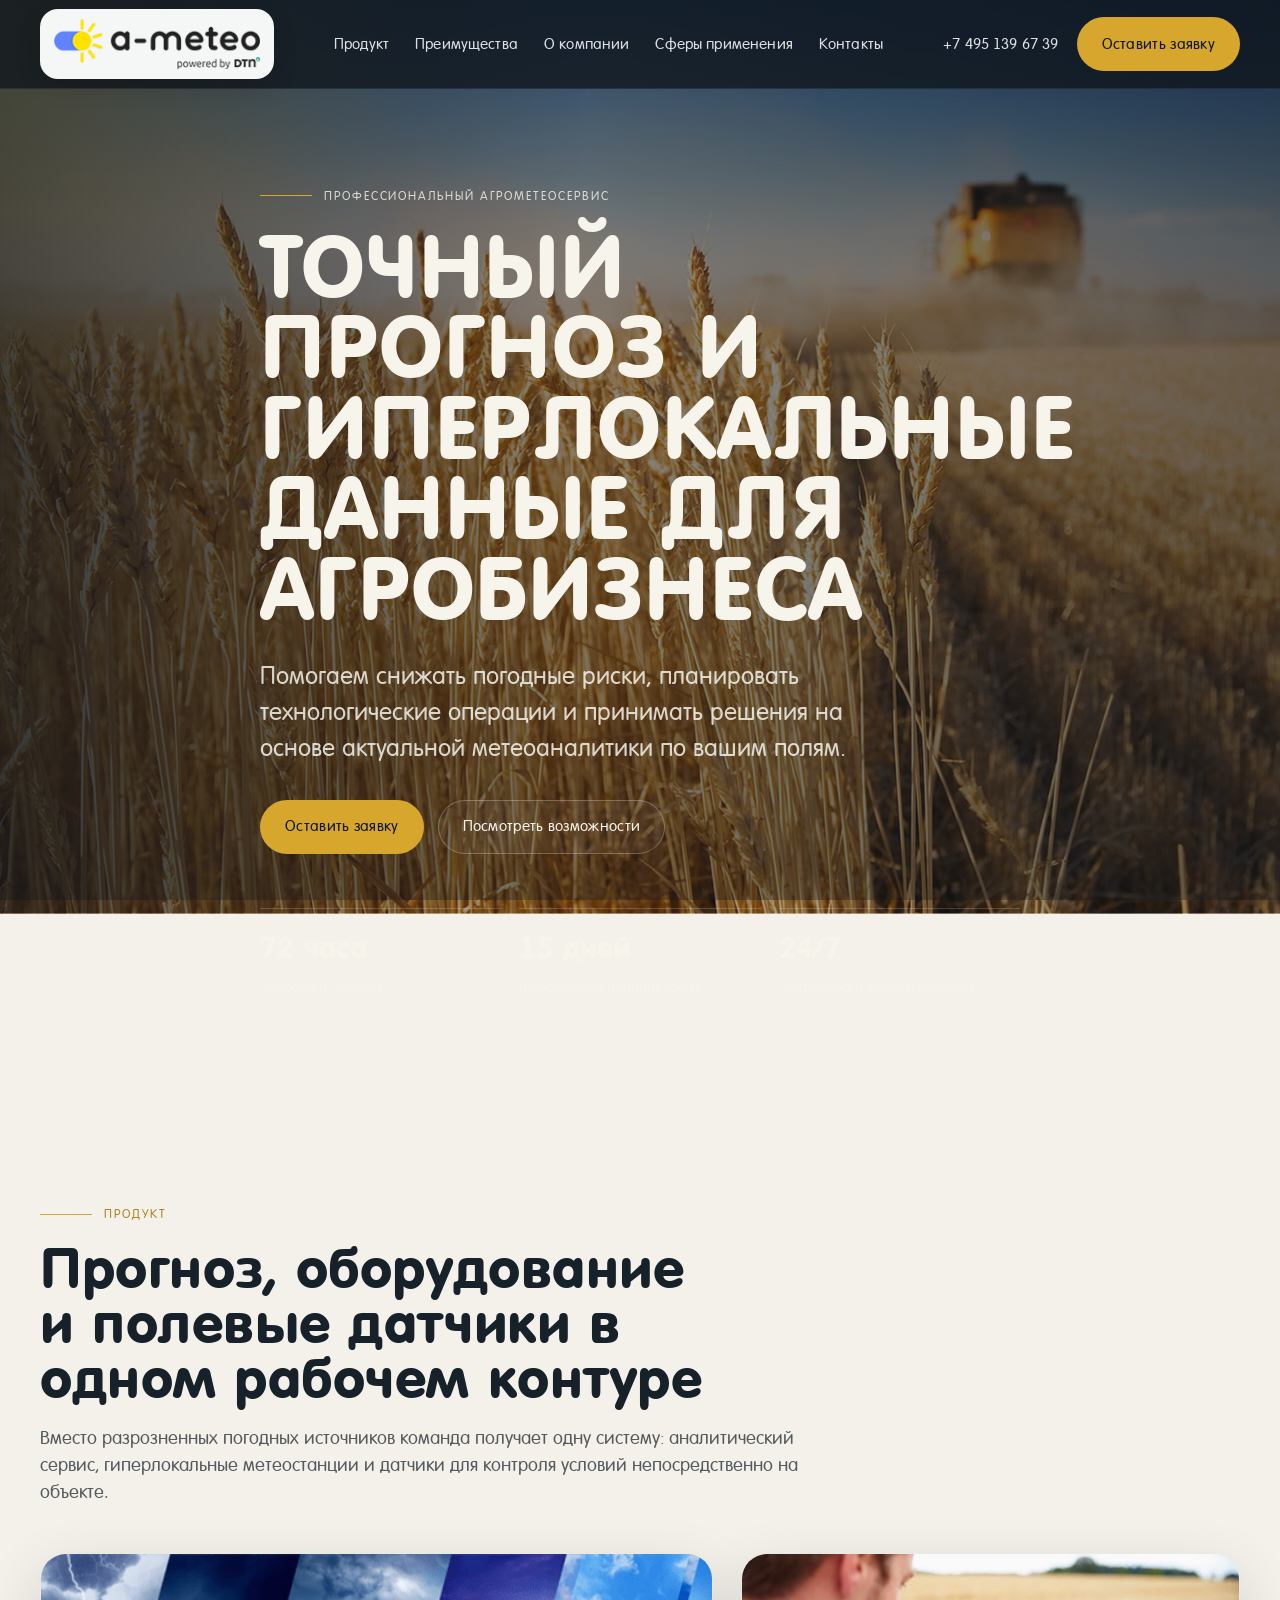
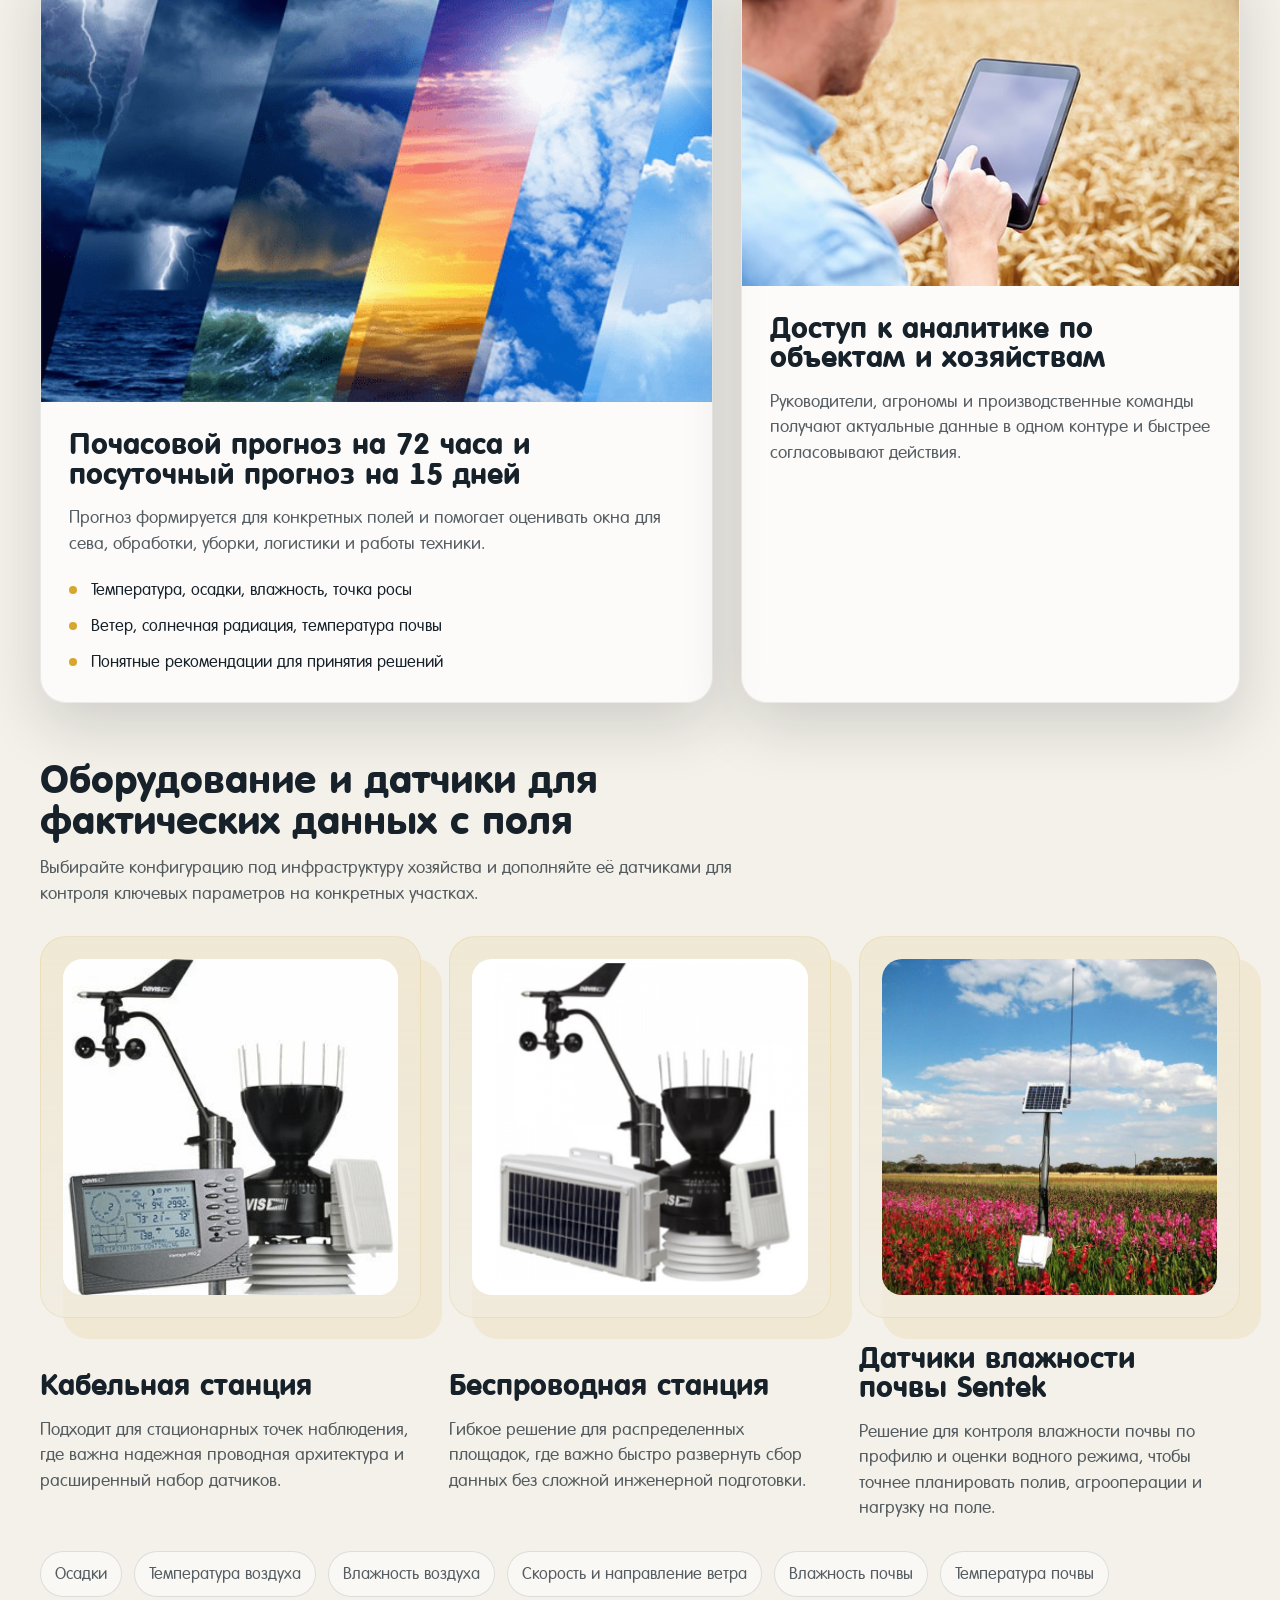
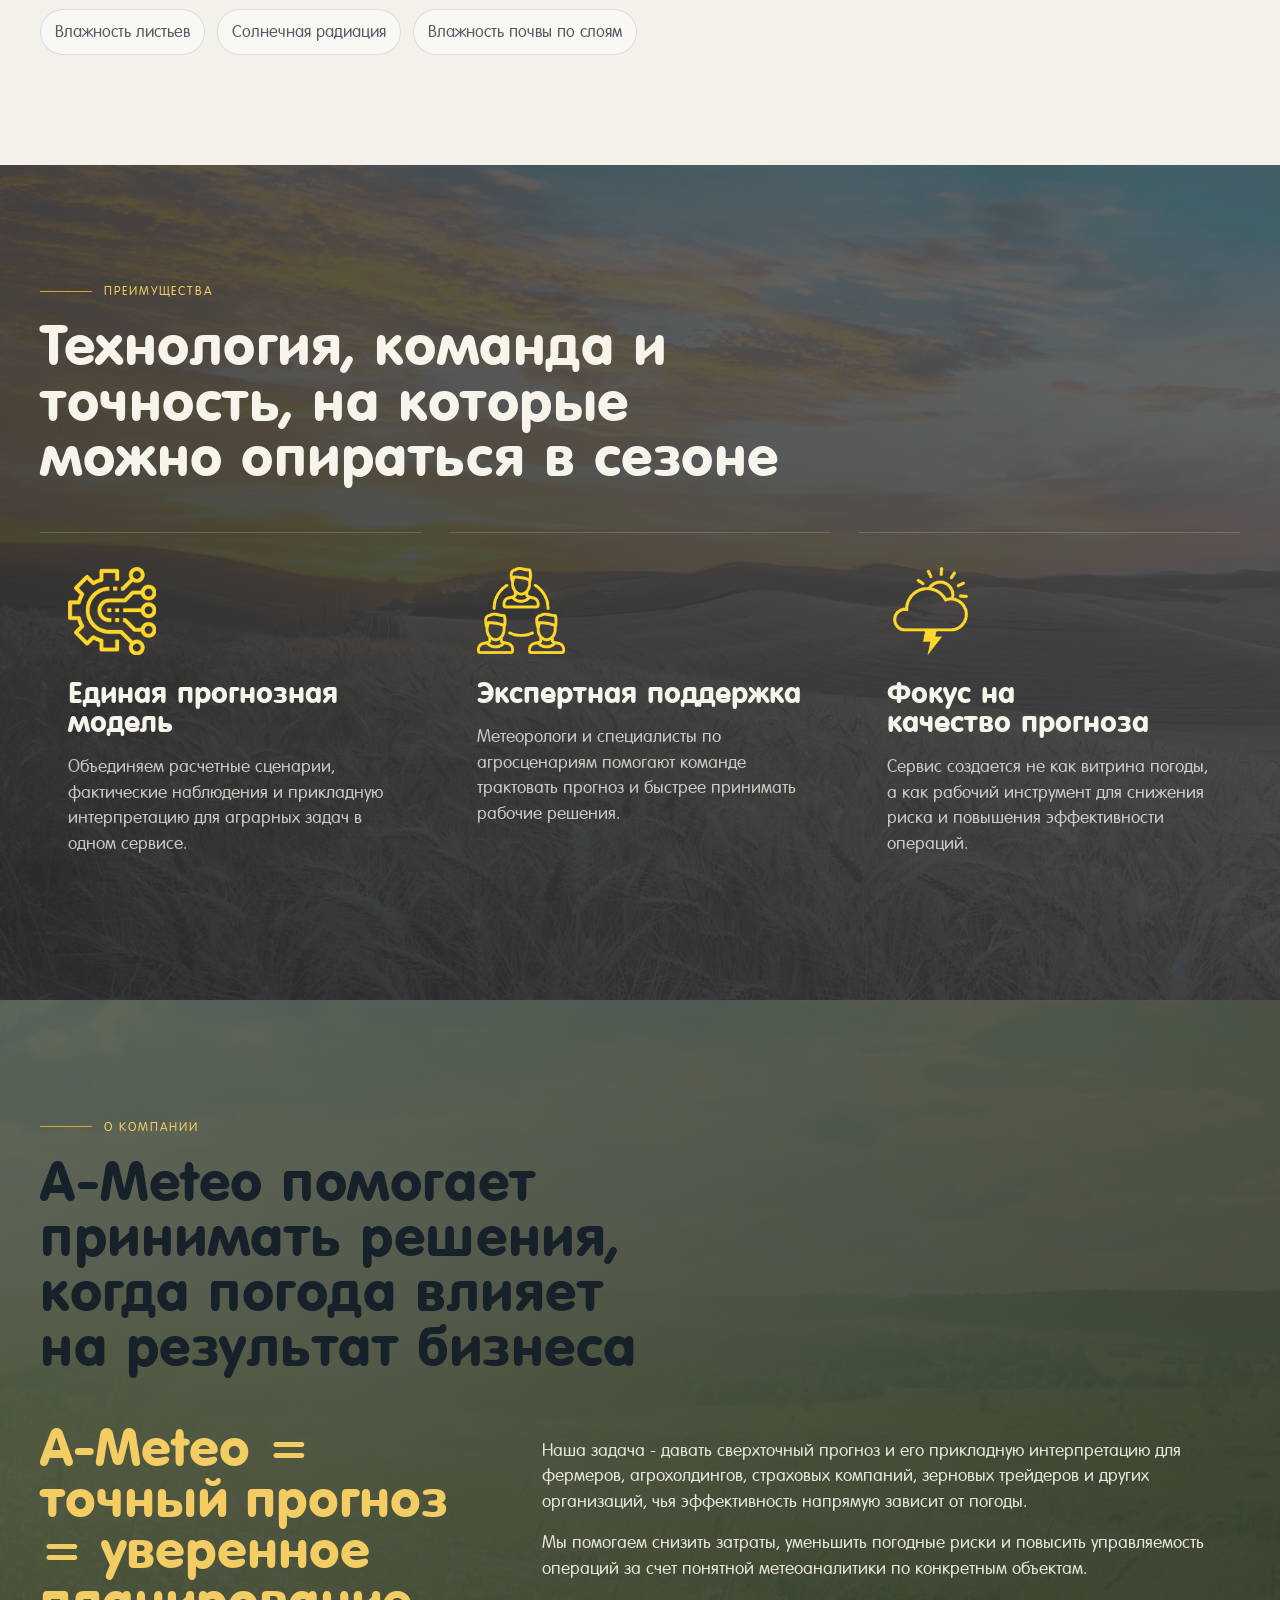
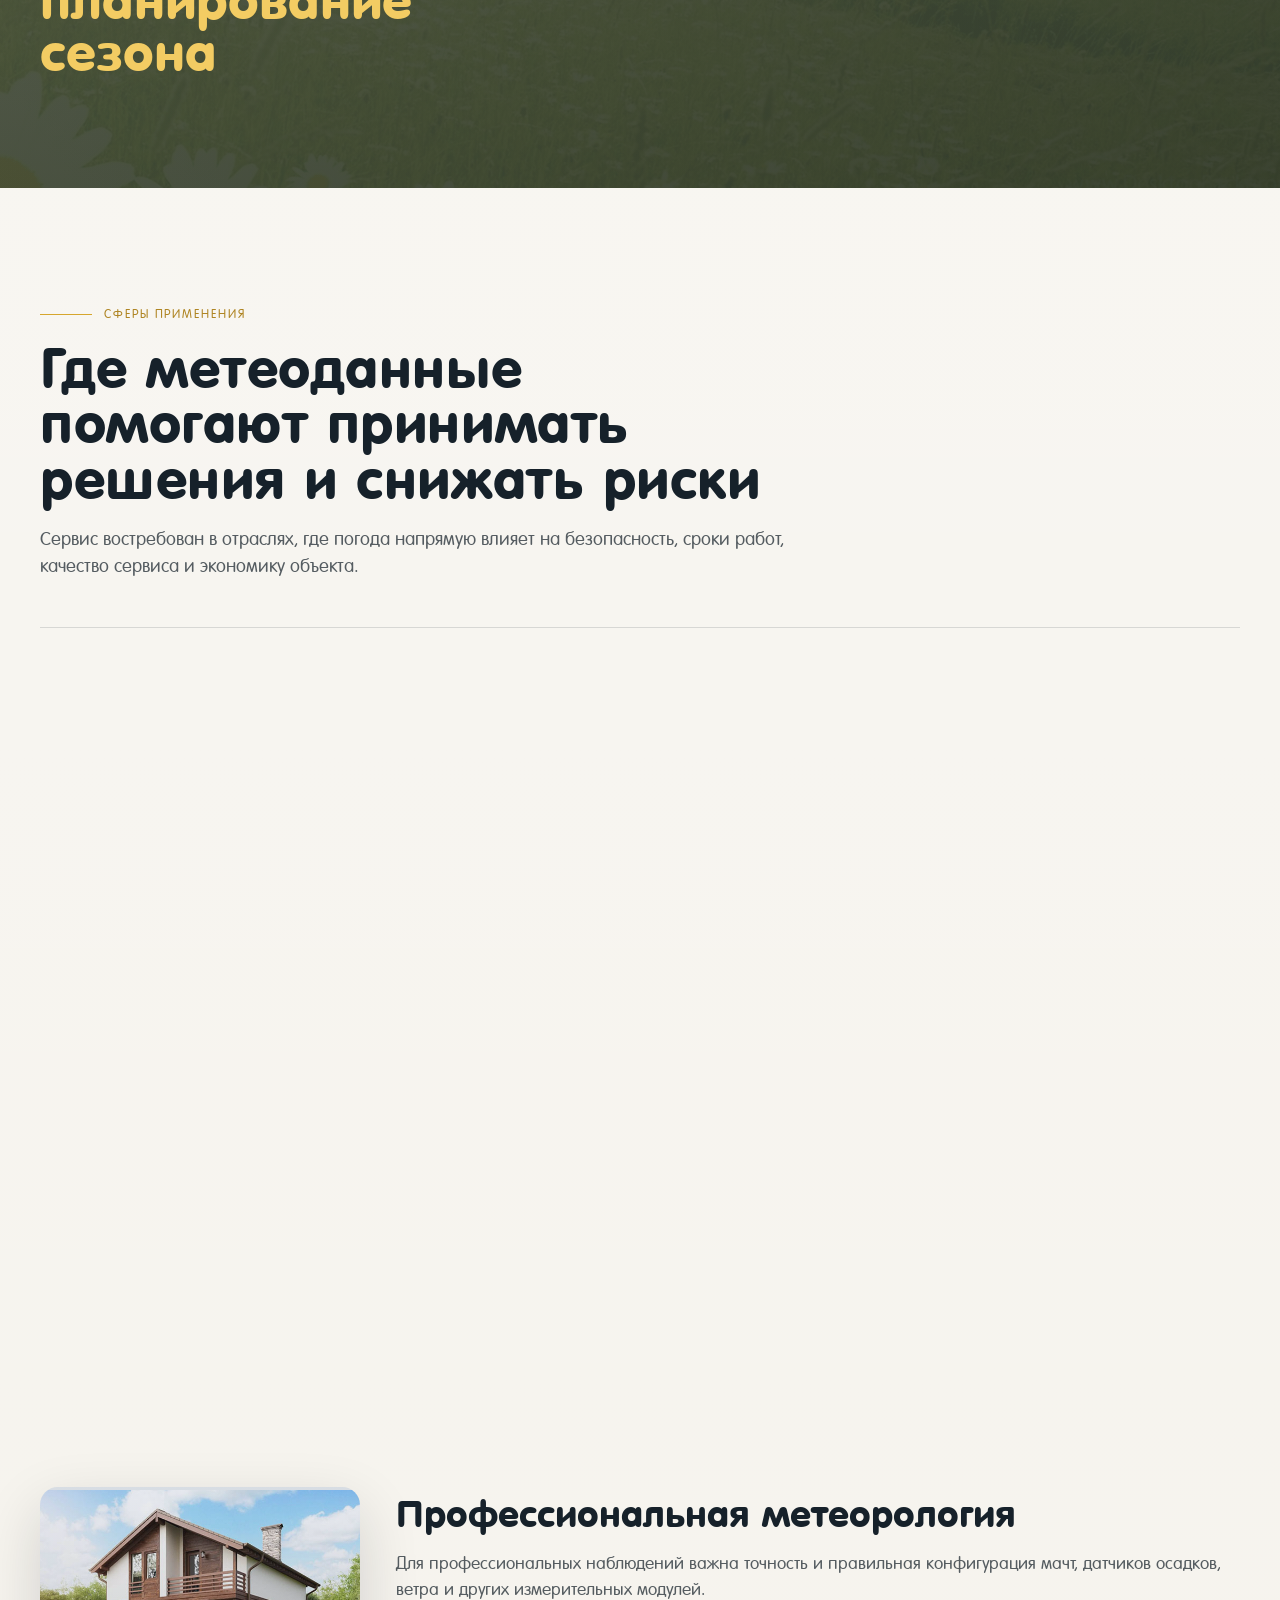
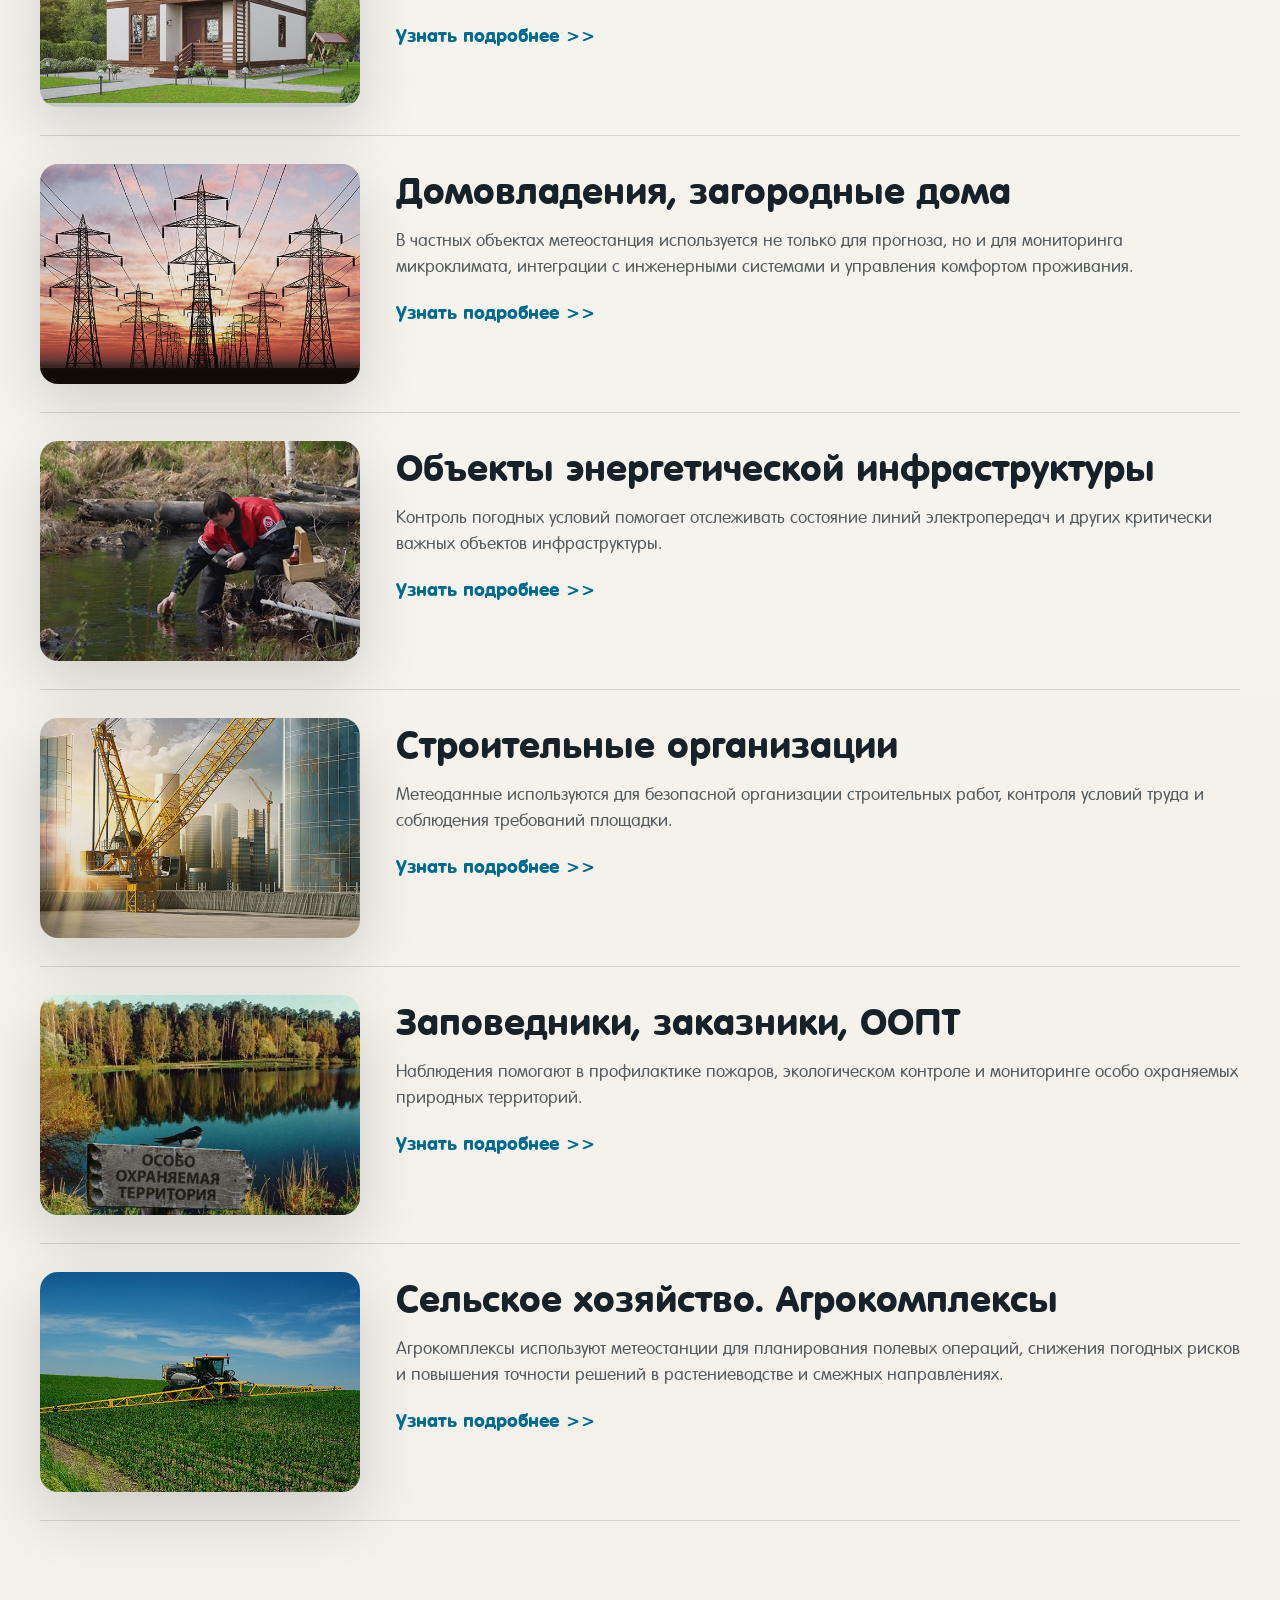
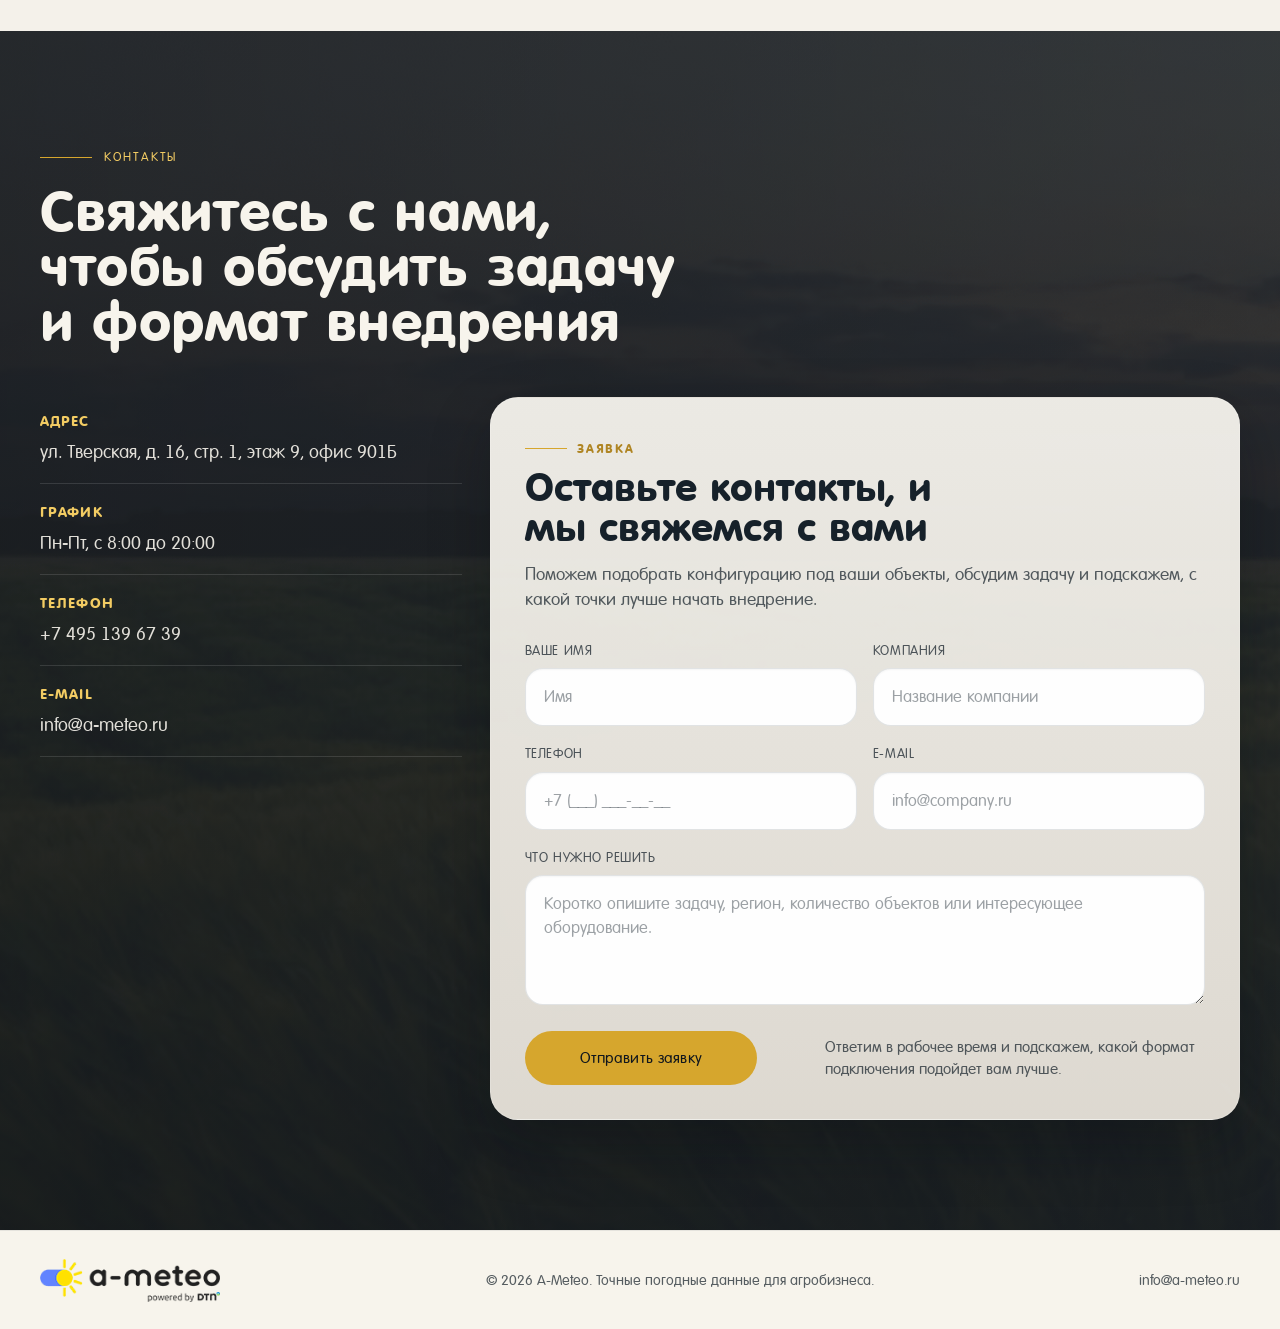
==== commit b49bf93b: "Lock light color scheme for mobile browsers" ====
--- a/index.html
+++ b/index.html
@@ -3,6 +3,7 @@
 <head>
   <meta charset="utf-8">
   <meta name="viewport" content="width=device-width, initial-scale=1">
+  <meta name="color-scheme" content="light">
   <title>A-Meteo - точный агрометеосервис для планирования работ</title>
   <meta
     name="description"
--- a/css/main.css
+++ b/css/main.css
@@ -20,6 +20,7 @@
 
 html {
   scroll-behavior: smooth;
+  color-scheme: light;
 }
 
 body {
@@ -29,6 +30,7 @@
   color: var(--text);
   font-family: "Futura Regular", Arial, sans-serif;
   line-height: 1.5;
+  overflow-x: hidden;
 }
 
 img {
@@ -40,6 +42,21 @@
 a {
   color: inherit;
   text-decoration: none;
+}
+
+h1,
+h2,
+h3,
+.highlight {
+  text-wrap: balance;
+  hyphens: auto;
+}
+
+p,
+li,
+span,
+a {
+  overflow-wrap: break-word;
 }
 
 button,
@@ -1007,7 +1024,7 @@
 
 @media (max-width: 780px) {
   .section {
-    padding: 84px 0;
+    padding: 72px 0;
   }
 
   .container {
@@ -1033,8 +1050,36 @@
   }
 
   .hero-content {
-    padding-top: 72px;
-    padding-bottom: 72px;
+    padding-top: 56px;
+    padding-bottom: 56px;
+  }
+
+  .hero h1 {
+    font-size: clamp(34px, 10vw, 52px);
+    line-height: 0.98;
+  }
+
+  .section-head {
+    margin-bottom: 34px;
+  }
+
+  .section-head h2 {
+    font-size: clamp(28px, 8vw, 40px);
+    line-height: 1.04;
+  }
+
+  .section-subhead {
+    margin: 42px 0 24px;
+  }
+
+  .section-subhead h3,
+  .feature-copy h3,
+  .station-copy h3,
+  .advantage-item h3,
+  .application-copy h3,
+  .contact-form-head h3 {
+    font-size: clamp(24px, 7vw, 32px);
+    line-height: 1.08;
   }
 
   .hero-lead,
@@ -1050,9 +1095,69 @@
     font-size: 16px;
   }
 
+  .hero-actions {
+    flex-direction: column;
+    gap: 12px;
+    margin-top: 28px;
+  }
+
+  .hero-actions .button {
+    width: 100%;
+  }
+
+  .hero-metrics {
+    gap: 14px;
+    margin-top: 34px;
+  }
+
+  .hero-metrics li {
+    padding-top: 14px;
+  }
+
+  .hero-metrics strong {
+    font-size: 24px;
+  }
+
+  .hero-metrics span {
+    font-size: 13px;
+  }
+
   .feature-copy,
   .station-copy {
     padding: 22px;
+  }
+
+  .station-copy {
+    padding-top: 20px;
+  }
+
+  .sensor-strip {
+    gap: 10px;
+    margin-top: 24px;
+  }
+
+  .sensor-strip span {
+    padding: 9px 12px;
+    font-size: 13px;
+  }
+
+  .advantage-item {
+    padding: 28px 0 0;
+  }
+
+  .application-item {
+    padding: 22px 0;
+    gap: 16px;
+  }
+
+  .application-copy p {
+    margin-top: 14px;
+    font-size: 16px;
+  }
+
+  .application-copy a {
+    margin-top: 16px;
+    font-size: 17px;
   }
 
   .contact-form {
@@ -1095,3 +1200,132 @@
     flex-direction: column;
   }
 }
+
+@media (max-width: 560px) {
+  .section {
+    padding: 64px 0;
+  }
+
+  .container {
+    width: min(var(--container), calc(100% - 22px));
+  }
+
+  .brand {
+    padding: 8px 10px;
+    border-radius: 14px;
+  }
+
+  .brand img {
+    width: 154px;
+  }
+
+  .hero-content {
+    padding-top: 48px;
+    padding-bottom: 48px;
+  }
+
+  .hero h1 {
+    font-size: clamp(31px, 11vw, 40px);
+  }
+
+  .hero-lead {
+    margin-top: 20px;
+  }
+
+  .button {
+    min-height: 50px;
+    padding: 0 20px;
+    font-size: 14px;
+  }
+
+  .section-head h2 {
+    font-size: clamp(26px, 8.6vw, 34px);
+  }
+
+  .section-subhead h3,
+  .feature-copy h3,
+  .station-copy h3,
+  .advantage-item h3,
+  .application-copy h3,
+  .contact-form-head h3 {
+    font-size: clamp(22px, 7.2vw, 28px);
+  }
+
+  .feature-copy,
+  .station-copy {
+    padding: 20px 18px;
+  }
+
+  .station-art {
+    padding: 16px;
+    border-radius: 20px;
+  }
+
+  .station-art::after {
+    inset: 16px -16px -16px 16px;
+    border-radius: 20px;
+  }
+
+  .station-art img {
+    border-radius: 16px;
+  }
+
+  .application-thumb {
+    height: 180px;
+    border-radius: 14px;
+  }
+
+  .contact-form {
+    padding: 20px 16px;
+  }
+
+  .contact-form-grid {
+    gap: 14px;
+  }
+
+  .field span {
+    font-size: 12px;
+  }
+}
+
+@media (max-width: 420px) {
+  .header-inner {
+    min-height: 72px;
+  }
+
+  .nav-toggle {
+    width: 48px;
+    height: 48px;
+  }
+
+  .hero h1 {
+    font-size: 29px;
+  }
+
+  .hero-lead,
+  .section-head p,
+  .feature-copy p,
+  .station-copy p,
+  .advantage-item p,
+  .about-text p,
+  .application-copy p,
+  .contact-row span,
+  .contact-row a,
+  .contact-form-head p,
+  .contact-form-actions p {
+    font-size: 15px;
+  }
+
+  .hero-metrics strong {
+    font-size: 22px;
+  }
+
+  .section-head {
+    margin-bottom: 28px;
+  }
+
+  .sensor-strip span {
+    width: 100%;
+    text-align: center;
+  }
+}
